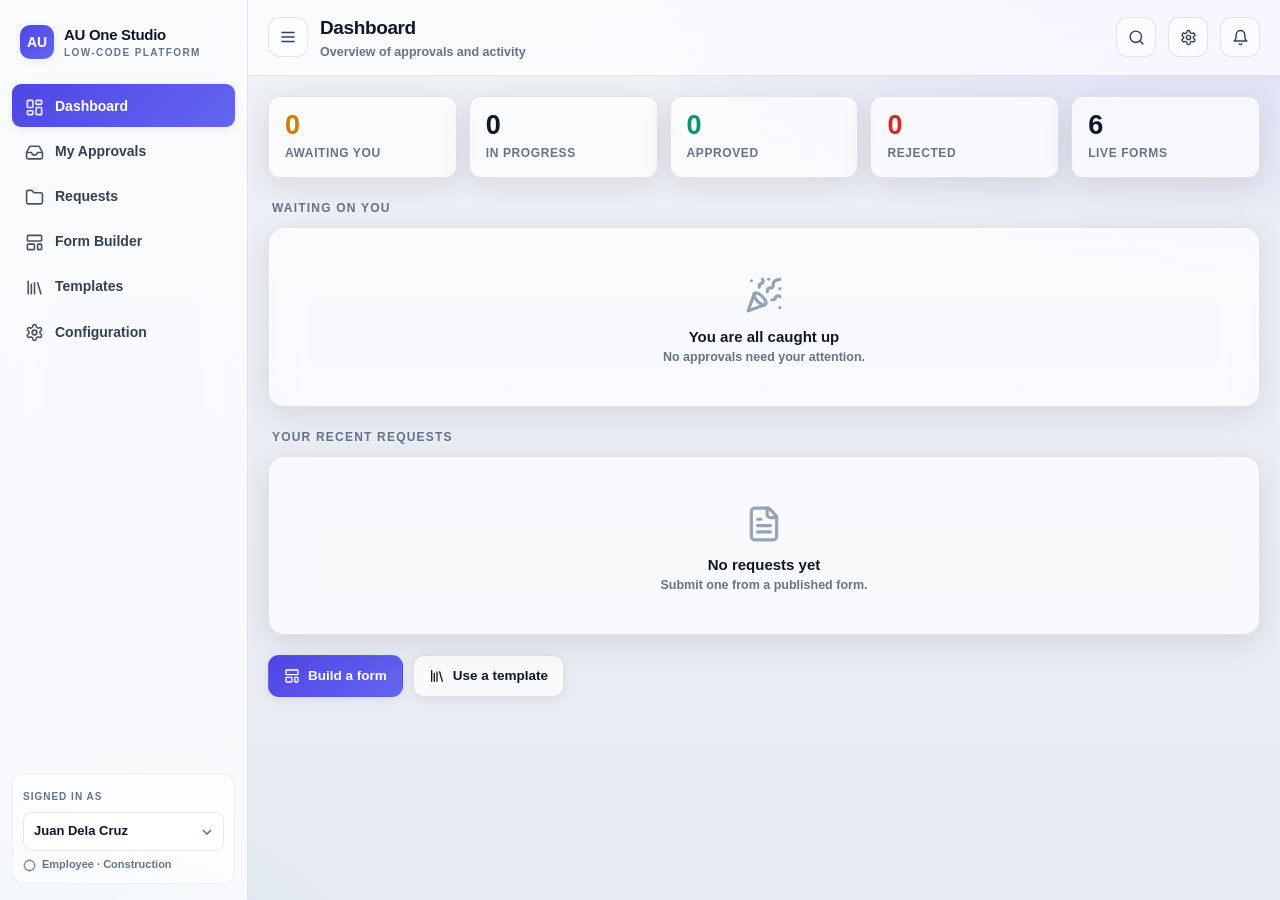
==== au-one-studio/index.html @ 769dd930 "Add AU One Studio: multi-file low-code platform + visual workflow designer Decompose the tested sing" ====
<!DOCTYPE html>
<html lang="en">
<head>
<meta charset="UTF-8">
<meta name="viewport" content="width=device-width, initial-scale=1.0, viewport-fit=cover">
<title>AU One Studio</title>
  <link rel="stylesheet" href="assets/css/variables.css">
  <link rel="stylesheet" href="assets/css/base.css">
  <link rel="stylesheet" href="assets/css/layout.css">
  <link rel="stylesheet" href="assets/css/components.css">
  <link rel="stylesheet" href="assets/css/workflow.css">
  <link rel="stylesheet" href="assets/css/data-views.css">
  <link rel="stylesheet" href="assets/css/mobile.css">
</head>
<body>
<div class="app">
  <aside class="side" id="side"></aside>
  <div class="scrim" id="scrim" data-action="closeNav"></div>
  <div class="main">
    <div class="topbar">
      <button class="menu-btn iconbtn" data-action="openNav" id="menuBtn"></button>
      <div><h2 id="viewTitle">Dashboard</h2><div class="sub" id="viewSub"></div></div>
      <div class="sp"></div>
      <button class="iconbtn" data-action="search" id="searchBtn" title="Search (Ctrl+K)"></button>
      <button class="iconbtn" data-action="cycleTheme" id="themeBtn" title="Theme"></button>
      <button class="bell iconbtn" data-action="notifs" id="bell"></button>
    </div>
    <div class="pull" id="pull"></div>
    <div class="content" id="content"></div>
  </div>
</div>
<button class="fab" id="fab" data-action="fab" aria-label="Create"></button>
<nav class="botnav" id="botnav"></nav>
<div id="modalRoot"></div>
<div class="toasts" id="toasts"></div>

  <script src="assets/js/core/utils.js"></script>
  <script src="assets/js/core/event-bus.js"></script>
  <script src="assets/js/core/storage.js"></script>
  <script src="assets/js/core/config.js"></script>
  <script src="assets/js/engines/validation-engine.js"></script>
  <script src="assets/js/engines/form-engine.js"></script>
  <script src="assets/js/engines/workflow-engine.js"></script>
  <script src="assets/js/engines/permission-engine.js"></script>
  <script src="assets/js/engines/approval-engine.js"></script>
  <script src="assets/js/engines/notification-engine.js"></script>
  <script src="assets/js/engines/plugin-engine.js"></script>
  <script src="assets/js/ui/app.js"></script>
  <script src="assets/js/ui/dashboard.js"></script>
  <script src="assets/js/ui/data-views.js"></script>
  <script src="assets/js/ui/request-detail.js"></script>
  <script src="assets/js/builders/form-builder.js"></script>
  <script src="assets/js/builders/workflow-builder.js"></script>
  <script src="assets/js/builders/form-settings.js"></script>
  <script src="assets/js/ui/templates.js"></script>
  <script src="assets/js/ui/settings.js"></script>
  <script src="assets/js/builders/submit-form.js"></script>
  <script src="assets/js/core/router.js"></script>
  <script src="assets/js/core/main.js"></script>
</body>
</html>
---- au-one-studio/assets/css/variables.css ----
/* AU ONE STUDIO · variables.css — design tokens + light/dark themes */
/* ============================================================================
   AU ONE ERP · APPROVAL CENTER
   A single-file, dependency-free, configuration-driven approval workflow engine.
   Layers (all in one file, cleanly separated in <script>):
     Storage · Config · Forms · Workflow · Approval · Validation · Permission
     · Notification · UI. Storage is async so swapping localStorage -> Supabase
     is a body-only change (see Store.adapter).
   ========================================================================== */
:root{
  --bg:#eef1f6; --bg2:#e6eaf2;
  --glass:rgba(255,255,255,.72); --glass2:rgba(255,255,255,.55);
  --stroke:rgba(17,24,39,.10); --stroke2:rgba(17,24,39,.06);
  --ink:#0f172a; --ink2:#334155; --muted:#64748b; --muted2:#94a3b8;
  --brand:#4f46e5; --brand2:#6366f1; --brandS:#eef2ff;
  --ok:#059669; --okS:#ecfdf5; --warn:#d97706; --warnS:#fffbeb;
  --bad:#dc2626; --badS:#fef2f2; --info:#0284c7; --infoS:#eff6ff;
  --shadow:0 8px 30px rgba(15,23,42,.10); --shadow2:0 2px 10px rgba(15,23,42,.08);
  --r:16px; --r2:12px; --r3:9px;
}
@media (prefers-color-scheme: dark){
  :root:not([data-theme="light"]){
    --bg:#0b1120; --bg2:#0f172a;
    --glass:rgba(23,32,52,.72); --glass2:rgba(23,32,52,.5);
    --stroke:rgba(255,255,255,.10); --stroke2:rgba(255,255,255,.06);
    --ink:#f1f5f9; --ink2:#cbd5e1; --muted:#94a3b8; --muted2:#64748b;
    --brandS:#1e1b4b; --okS:#052e2b; --warnS:#2e2306; --badS:#3a0d0d; --infoS:#0b2540;
    --shadow:0 8px 30px rgba(0,0,0,.45); --shadow2:0 2px 10px rgba(0,0,0,.4);
  }
}
:root[data-theme="dark"]{
  --bg:#0b1120; --bg2:#0f172a;
  --glass:rgba(23,32,52,.72); --glass2:rgba(23,32,52,.5);
  --stroke:rgba(255,255,255,.10); --stroke2:rgba(255,255,255,.06);
  --ink:#f1f5f9; --ink2:#cbd5e1; --muted:#94a3b8; --muted2:#64748b;
  --brandS:#1e1b4b; --okS:#052e2b; --warnS:#2e2306; --badS:#3a0d0d; --infoS:#0b2540;
  --shadow:0 8px 30px rgba(0,0,0,.45); --shadow2:0 2px 10px rgba(0,0,0,.4);
}
html{transition:none}
body,.side,.topbar,.card,.btn,.inp,.modal{transition:background-color .25s ease,border-color .25s ease,color .2s ease}
---- au-one-studio/assets/css/base.css ----
/* AU ONE STUDIO · base.css — reset, typography, scrollbars */
*{box-sizing:border-box;-webkit-tap-highlight-color:transparent}
.lu{display:inline-block;vertical-align:middle;flex:none}
html,body{margin:0;padding:0;height:100%}
body{
  font-family:-apple-system,BlinkMacSystemFont,'Segoe UI',Roboto,Helvetica,Arial,sans-serif;
  color:var(--ink);background:
    radial-gradient(1200px 600px at 100% -10%,rgba(99,102,241,.18),transparent 60%),
    radial-gradient(900px 500px at -10% 110%,rgba(14,165,233,.14),transparent 55%),
    linear-gradient(180deg,var(--bg),var(--bg2));
  background-attachment:fixed;font-size:15px;line-height:1.45;
  -webkit-font-smoothing:antialiased;overscroll-behavior:none}
button,input,select,textarea{font:inherit;color:inherit}
button{cursor:pointer;border:0;background:none}
a{color:var(--brand);text-decoration:none}
::-webkit-scrollbar{width:9px;height:9px}
::-webkit-scrollbar-thumb{background:var(--muted2);border-radius:9px;border:2px solid transparent;background-clip:content-box}
---- au-one-studio/assets/css/layout.css ----
/* AU ONE STUDIO · layout.css — app shell, sidebar, topbar, grid */
/* ---- shell ---- */
.app{display:grid;grid-template-columns:248px 1fr;min-height:100dvh}
.side{position:sticky;top:0;height:100dvh;padding:16px 12px;display:flex;flex-direction:column;gap:6px;
  background:var(--glass);backdrop-filter:blur(20px) saturate(1.4);-webkit-backdrop-filter:blur(20px) saturate(1.4);
  border-right:1px solid var(--stroke)}
.logo{display:flex;align-items:center;gap:10px;padding:8px 8px 14px}
.logo .mark{width:34px;height:34px;border-radius:10px;background:linear-gradient(135deg,var(--brand),var(--brand2));
  color:#fff;display:grid;place-items:center;font-weight:800;font-size:14px;box-shadow:var(--shadow2)}
.logo h1{font-size:15px;margin:0;font-weight:800;letter-spacing:-.02em}
.logo small{display:block;font-size:10px;color:var(--muted);font-weight:600;letter-spacing:.14em;text-transform:uppercase}
.nav{display:flex;flex-direction:column;gap:2px;margin-top:4px}
.nav button{display:flex;align-items:center;gap:11px;padding:10px 12px;border-radius:var(--r3);color:var(--ink2);
  font-weight:600;font-size:14px;text-align:left;width:100%;transition:.15s}
.nav button .ic{width:20px;text-align:center;font-size:16px;opacity:.9}
.nav button:hover{background:var(--glass2)}
.nav button.on{background:linear-gradient(135deg,var(--brand),var(--brand2));color:#fff;box-shadow:var(--shadow2)}
.nav button .badge{margin-left:auto;background:var(--bad);color:#fff;font-size:11px;font-weight:800;
  min-width:19px;height:19px;border-radius:10px;display:grid;place-items:center;padding:0 5px}
.nav button.on .badge{background:rgba(255,255,255,.28)}
.side .who{margin-top:auto;padding:10px;border-radius:var(--r2);background:var(--glass2);border:1px solid var(--stroke2)}
.side .who label{font-size:10px;color:var(--muted);font-weight:700;text-transform:uppercase;letter-spacing:.1em}
.side .who select{width:100%;margin-top:6px;padding:9px 10px;border-radius:9px;border:1px solid var(--stroke);
  background:var(--glass);font-weight:600;font-size:13px;appearance:none;
  background-image:url("data:image/svg+xml;utf8,<svg xmlns='http://www.w3.org/2000/svg' width='12' height='12'><path d='M2 4l4 4 4-4' stroke='%2364748b' stroke-width='1.6' fill='none'/></svg>");
  background-repeat:no-repeat;background-position:right 10px center;padding-right:26px}
.side .who .role{font-size:11px;color:var(--muted);margin-top:6px;font-weight:600}

.main{min-width:0;display:flex;flex-direction:column}
.topbar{position:sticky;top:0;z-index:20;display:flex;align-items:center;gap:12px;padding:14px 20px;
  background:var(--glass);backdrop-filter:blur(20px) saturate(1.4);-webkit-backdrop-filter:blur(20px) saturate(1.4);
  border-bottom:1px solid var(--stroke)}
.topbar h2{margin:0;font-size:19px;font-weight:800;letter-spacing:-.02em}
.topbar .sub{color:var(--muted);font-size:12.5px;font-weight:600;margin-top:1px}
.topbar .sp{flex:1}
.bell{position:relative;width:40px;height:40px;border-radius:11px;background:var(--glass2);border:1px solid var(--stroke);
  display:grid;place-items:center;font-size:17px}
.bell .dot{position:absolute;top:7px;right:8px;width:9px;height:9px;border-radius:9px;background:var(--bad);border:2px solid var(--glass)}
.content{padding:20px;max-width:1180px;width:100%;margin:0 auto}
.menu-btn{display:none}
.scrim{position:fixed;inset:0;z-index:65;background:rgba(0,0,0,.35);display:none}
.scrim.open{display:block}
---- au-one-studio/assets/css/components.css ----
/* AU ONE STUDIO · components.css — buttons, cards, inputs, tables, modal, timeline */
/* ---- primitives ---- */
.btn{display:inline-flex;align-items:center;gap:8px;padding:10px 15px;border-radius:11px;font-weight:700;font-size:13.5px;
  background:var(--glass);border:1px solid var(--stroke);color:var(--ink);transition:.15s;box-shadow:var(--shadow2)}
.btn:hover{transform:translateY(-1px)}
.btn.primary{background:linear-gradient(135deg,var(--brand),var(--brand2));color:#fff;border-color:transparent}
.btn.ok{background:var(--ok);color:#fff;border-color:transparent}
.btn.bad{background:var(--bad);color:#fff;border-color:transparent}
.btn.ghost{background:transparent;box-shadow:none}
.btn.sm{padding:7px 11px;font-size:12.5px;border-radius:9px}
.btn.block{width:100%;justify-content:center}
.chip{display:inline-flex;align-items:center;gap:6px;padding:4px 10px;border-radius:20px;font-size:11.5px;font-weight:700;
  background:var(--glass2);border:1px solid var(--stroke2);color:var(--ink2)}
.status{padding:3px 10px;border-radius:20px;font-size:11px;font-weight:800;text-transform:uppercase;letter-spacing:.03em}
.status.draft{background:var(--glass2);color:var(--muted)}
.status.published,.status.approved,.status.completed{background:var(--okS);color:var(--ok)}
.status.archived{background:var(--glass2);color:var(--muted2)}
.status.pending,.status.inprogress{background:var(--warnS);color:var(--warn)}
.status.rejected,.status.cancelled{background:var(--badS);color:var(--bad)}
.status.returned,.status.revision{background:var(--infoS);color:var(--info)}
.card{background:var(--glass);border:1px solid var(--stroke);border-radius:var(--r);box-shadow:var(--shadow);
  backdrop-filter:blur(16px) saturate(1.3);-webkit-backdrop-filter:blur(16px) saturate(1.3)}
.pad{padding:18px}
.grid{display:grid;gap:14px}
.cols{grid-template-columns:repeat(auto-fill,minmax(260px,1fr))}
.row{display:flex;align-items:center;gap:10px}
.wrap{flex-wrap:wrap}
.sp{flex:1}
.muted{color:var(--muted)}
.small{font-size:12.5px}
.tiny{font-size:11px}
.sectitle{font-size:12px;font-weight:800;color:var(--muted);text-transform:uppercase;letter-spacing:.1em;margin:22px 4px 10px}
.empty{text-align:center;color:var(--muted);padding:40px 20px;font-weight:600}
.empty .big{font-size:34px;margin-bottom:8px}
.kpis{display:grid;grid-template-columns:repeat(auto-fit,minmax(150px,1fr));gap:12px}
.kpi{padding:15px 16px;border-radius:var(--r2)}
.kpi .n{font-size:27px;font-weight:800;letter-spacing:-.02em;line-height:1}
.kpi .l{font-size:12px;color:var(--muted);font-weight:700;margin-top:6px;text-transform:uppercase;letter-spacing:.05em}

.field{display:flex;flex-direction:column;gap:6px;margin-bottom:13px}
.field>label{font-size:12px;font-weight:700;color:var(--ink2)}
.field .req{color:var(--bad)}
.field .help{font-size:11.5px;color:var(--muted);font-weight:500}
.inp{width:100%;padding:11px 12px;border-radius:11px;border:1px solid var(--stroke);background:var(--glass);
  font-size:14.5px;transition:.15s;font-weight:500}
.inp:focus{outline:none;border-color:var(--brand);box-shadow:0 0 0 3px rgba(79,70,229,.16)}
select.inp{appearance:none;padding-right:30px;font-weight:600;
  background-image:url("data:image/svg+xml;utf8,<svg xmlns='http://www.w3.org/2000/svg' width='12' height='12'><path d='M2 4l4 4 4-4' stroke='%2364748b' stroke-width='1.6' fill='none'/></svg>");
  background-repeat:no-repeat;background-position:right 11px center}
textarea.inp{min-height:84px;resize:vertical;font-family:inherit}
.inp.err{border-color:var(--bad);box-shadow:0 0 0 3px rgba(220,38,38,.14)}
.errmsg{color:var(--bad);font-size:11.5px;font-weight:600}
.f2{display:grid;grid-template-columns:1fr 1fr;gap:12px}
.half{grid-column:span 1}.full{grid-column:1/-1}
.toggle{display:inline-flex;background:var(--glass2);border:1px solid var(--stroke);border-radius:11px;padding:3px}
.toggle button{padding:8px 13px;border-radius:8px;font-weight:700;font-size:13px;color:var(--muted)}
.toggle button.on{background:linear-gradient(135deg,var(--brand),var(--brand2));color:#fff}
.opt-row{display:flex;align-items:center;gap:8px;margin-bottom:7px}
.checkline{display:flex;align-items:center;gap:9px;padding:9px 11px;border:1px solid var(--stroke);border-radius:10px;
  background:var(--glass);margin-bottom:7px;font-weight:600;cursor:pointer}
.checkline input{width:18px;height:18px;accent-color:var(--brand)}
.stars{display:flex;gap:4px;font-size:26px;color:var(--muted2)}
.stars .on{color:#f59e0b}
.sig{border:1px dashed var(--stroke);border-radius:12px;background:var(--glass);touch-action:none;width:100%;height:150px;display:block}

/* ---- form card grid ---- */
.formcard{cursor:pointer;transition:.18s;overflow:hidden;position:relative}
.formcard:hover{transform:translateY(-3px);box-shadow:0 16px 40px rgba(15,23,42,.16)}
.formcard .bar{height:6px}
.formcard .body{padding:16px}
.formcard .icon{width:44px;height:44px;border-radius:12px;display:grid;place-items:center;font-size:22px;color:#fff;box-shadow:var(--shadow2)}
.formcard h3{margin:12px 0 4px;font-size:16px;font-weight:800;letter-spacing:-.01em}
.formcard .meta{display:flex;gap:6px;flex-wrap:wrap;margin-top:10px}

/* ---- builder ---- */
.builder{display:grid;grid-template-columns:230px 1fr 300px;gap:16px;align-items:start}
.palette{position:sticky;top:78px}
.pal-cat{font-size:10.5px;font-weight:800;color:var(--muted);text-transform:uppercase;letter-spacing:.09em;margin:12px 4px 7px}
.pal-item{display:flex;align-items:center;gap:9px;padding:9px 10px;border-radius:10px;border:1px solid var(--stroke);
  background:var(--glass);margin-bottom:6px;font-weight:600;font-size:12.5px;transition:.12s;user-select:none}
.pal-item:hover{border-color:var(--brand);transform:translateX(2px)}
.pal-item .ic{font-size:15px;width:20px;text-align:center}
.canvas{min-height:320px;border-radius:var(--r);border:1.5px dashed var(--stroke);padding:14px;background:var(--glass2)}
.canvas.drop{border-color:var(--brand);background:var(--brandS)}
.fitem{background:var(--glass);border:1px solid var(--stroke);border-radius:12px;padding:12px 12px 12px 40px;
  margin-bottom:10px;position:relative;box-shadow:var(--shadow2)}
.fitem.sel{border-color:var(--brand);box-shadow:0 0 0 3px rgba(79,70,229,.15)}
.fitem.layout{background:var(--glass2);border-style:dashed}
.fitem .handle{position:absolute;left:8px;top:0;bottom:0;width:26px;display:flex;flex-direction:column;
  align-items:center;justify-content:center;color:var(--muted2);cursor:grab;font-size:15px;touch-action:none}
.fitem.dragging{opacity:.5}
.fitem .fh{display:flex;align-items:center;gap:8px}
.fitem .fh .t{font-weight:700;font-size:13.5px}
.fitem .fh .ty{font-size:10.5px;color:var(--muted);font-weight:700;background:var(--glass2);padding:2px 7px;border-radius:6px}
.fitem .acts{margin-left:auto;display:flex;gap:4px}
.fitem .acts button{width:28px;height:28px;border-radius:8px;background:var(--glass2);border:1px solid var(--stroke2);
  display:grid;place-items:center;font-size:13px;color:var(--ink2)}
.fitem .acts button:hover{background:var(--brandS);color:var(--brand)}
.fitem .prev{margin-top:9px}
.inspector{position:sticky;top:78px}
.drophint{text-align:center;color:var(--muted);padding:34px 10px;font-weight:600;font-size:13px}

/* ---- workflow ---- */
.wf-step{display:flex;align-items:stretch;gap:12px;margin-bottom:8px}
.wf-step .num{width:34px;flex:none;display:flex;flex-direction:column;align-items:center}
.wf-step .num .dot{width:30px;height:30px;border-radius:50%;background:linear-gradient(135deg,var(--brand),var(--brand2));
  color:#fff;display:grid;place-items:center;font-weight:800;font-size:13px;box-shadow:var(--shadow2)}
.wf-step .num .line{flex:1;width:2px;background:var(--stroke);margin:4px 0}
.wf-step .box{flex:1;background:var(--glass);border:1px solid var(--stroke);border-radius:12px;padding:12px}
.wf-cond{margin-top:9px;padding:10px;border-radius:10px;background:var(--glass2);border:1px dashed var(--stroke)}

/* ---- request timeline ---- */
.tl{position:relative;padding-left:26px}
.tl:before{content:"";position:absolute;left:9px;top:4px;bottom:4px;width:2px;background:var(--stroke)}
.tl .ev{position:relative;margin-bottom:16px}
.tl .ev .mk{position:absolute;left:-26px;top:1px;width:20px;height:20px;border-radius:50%;background:var(--glass);
  border:2px solid var(--muted2);display:grid;place-items:center;font-size:10px}
.tl .ev.ok .mk{border-color:var(--ok);color:var(--ok)}
.tl .ev.bad .mk{border-color:var(--bad);color:var(--bad)}
.tl .ev.info .mk{border-color:var(--info);color:var(--info)}
.tl .ev .t{font-weight:700;font-size:13.5px}
.tl .ev .m{font-size:12.5px;color:var(--muted);font-weight:600}
.tl .ev .c{margin-top:5px;font-size:13px;background:var(--glass2);border:1px solid var(--stroke2);border-radius:10px;padding:8px 10px}

/* ---- modal / toast ---- */
.overlay{position:fixed;inset:0;z-index:60;background:rgba(15,23,42,.42);backdrop-filter:blur(4px);
  display:flex;align-items:flex-end;justify-content:center;padding:0}
@media(min-width:720px){.overlay{align-items:center;padding:24px}}
.modal{background:var(--glass);border:1px solid var(--stroke);border-radius:20px 20px 0 0;box-shadow:var(--shadow);
  width:100%;max-width:640px;max-height:92dvh;overflow:auto;backdrop-filter:blur(24px) saturate(1.4);
  -webkit-backdrop-filter:blur(24px) saturate(1.4)}
@media(min-width:720px){.modal{border-radius:20px}}
.modal .mh{position:sticky;top:0;background:var(--glass);border-bottom:1px solid var(--stroke);padding:16px 18px;
  display:flex;align-items:center;gap:10px;z-index:2;backdrop-filter:blur(20px)}
.modal .mh h3{margin:0;font-size:17px;font-weight:800}
.modal .mb{padding:18px}
.modal .mf{position:sticky;bottom:0;background:var(--glass);border-top:1px solid var(--stroke);padding:14px 18px;
  display:flex;gap:10px;justify-content:flex-end;backdrop-filter:blur(20px)}
.x{margin-left:auto;width:34px;height:34px;border-radius:10px;background:var(--glass2);display:grid;place-items:center;font-size:17px}
.toasts{position:fixed;top:14px;right:14px;z-index:80;display:flex;flex-direction:column;gap:8px;max-width:calc(100vw - 28px)}
.toast{background:var(--glass);border:1px solid var(--stroke);border-left:4px solid var(--brand);border-radius:12px;
  padding:11px 14px;box-shadow:var(--shadow);font-weight:600;font-size:13.5px;animation:slidein .25s ease;backdrop-filter:blur(20px)}
.toast.ok{border-left-color:var(--ok)}.toast.bad{border-left-color:var(--bad)}.toast.warn{border-left-color:var(--warn)}
@keyframes slidein{from{opacity:0;transform:translateX(20px)}to{opacity:1;transform:none}}

.code-vis{font-family:ui-monospace,Menlo,Consolas,monospace;background:var(--ink);color:#fff;border-radius:10px;
  padding:12px;text-align:center;font-weight:700;letter-spacing:2px;word-break:break-all}
.barcode{display:flex;gap:1px;height:56px;align-items:stretch;justify-content:center;margin-bottom:6px}
.barcode i{display:block}
.rt-table{width:100%;border-collapse:collapse;font-size:13px}
.rt-table th,.rt-table td{border:1px solid var(--stroke2);padding:6px 8px;text-align:left}
.rt-table th{background:var(--glass2);font-size:11px;text-transform:uppercase;letter-spacing:.04em;color:var(--muted)}
.mono{font-family:ui-monospace,Menlo,Consolas,monospace}
---- au-one-studio/assets/css/workflow.css ----
/* AU ONE STUDIO · workflow.css — visual workflow designer (node canvas) */
.wfcanvas{max-width:580px;margin:0 auto}
.wfnode{background:var(--glass);border:1px solid var(--stroke);border-radius:16px;box-shadow:var(--shadow2);
  overflow:hidden;position:relative;animation:sheetup .25s ease}
.wfnode.term{padding:13px 15px;display:flex;align-items:center;gap:12px}
.wfnode .nic{width:32px;height:32px;border-radius:10px;display:grid;place-items:center;color:#fff;flex:none;box-shadow:var(--shadow2)}
.wfnode .nhead{display:flex;align-items:center;gap:10px;padding:11px 13px;background:var(--glass2);border-bottom:1px solid var(--stroke2)}
.wfnode .nhead .nt{font-weight:800;font-size:14px;min-width:0}
.wfnode .nhead .nt input{background:transparent;border:0;font-weight:800;font-size:14px;width:100%;padding:2px 0}
.wfnode .nhead .nt input:focus{outline:none;border-bottom:1.5px solid var(--brand)}
.wfnode .nmode{font-size:10px;font-weight:800;text-transform:uppercase;letter-spacing:.04em;padding:2px 8px;border-radius:6px}
.wfnode .nbody{padding:12px 13px}
.wfnode .nctl{display:flex;gap:3px;margin-left:auto}
.wfnode .nctl button{width:28px;height:28px;border-radius:8px;background:var(--glass);border:1px solid var(--stroke2);display:grid;place-items:center;color:var(--ink2)}
.wfnode .nctl button:hover{background:var(--brandS);color:var(--brand)}
.wfconn{position:relative;height:30px;display:grid;place-items:center}
.wfconn .ln{position:absolute;top:0;bottom:0;width:2px;background:var(--stroke)}
.wfconn .ins{position:relative;z-index:2;width:26px;height:26px;border-radius:50%;background:var(--glass);
  border:1px solid var(--stroke);display:grid;place-items:center;color:var(--brand);box-shadow:var(--shadow2);transition:.15s}
.wfconn .ins:hover{background:var(--brand);color:#fff;transform:scale(1.08)}
.wfpalette{display:flex;gap:8px;flex-wrap:wrap;justify-content:center;margin-top:16px}
.wfpalette .btn{border-style:dashed}
.wfhint{max-width:580px;margin:0 auto 14px}
---- au-one-studio/assets/css/data-views.css ----
/* AU ONE STUDIO · data-views.css — view toolbar, kanban, calendar, skeletons */
/* ---- icon button (topbar cluster) ---- */
.iconbtn{width:40px;height:40px;border-radius:11px;background:var(--glass2);border:1px solid var(--stroke);
  display:grid;place-items:center;color:var(--ink2);transition:.15s}
.iconbtn:hover{color:var(--brand);border-color:var(--brand)}
.iconbtn:active{transform:scale(.94)}

/* ---- data-engine view toolbar ---- */
.viewbar{display:flex;align-items:center;gap:8px;flex-wrap:wrap;margin-bottom:14px}
.segmented{display:inline-flex;background:var(--glass2);border:1px solid var(--stroke);border-radius:11px;padding:3px;gap:2px}
.segmented button{display:inline-flex;align-items:center;gap:6px;padding:7px 11px;border-radius:8px;font-weight:700;font-size:12.5px;color:var(--muted)}
.segmented button.on{background:var(--glass);color:var(--brand);box-shadow:var(--shadow2)}
.kanban{display:grid;grid-auto-flow:column;grid-auto-columns:minmax(260px,1fr);gap:12px;overflow-x:auto;padding-bottom:8px;scroll-snap-type:x proximity}
.kcol{background:var(--glass2);border:1px solid var(--stroke2);border-radius:var(--r);padding:10px;min-height:120px;scroll-snap-align:start}
.kcol .kh{display:flex;align-items:center;gap:8px;font-weight:800;font-size:12.5px;text-transform:uppercase;letter-spacing:.05em;margin-bottom:10px;padding:0 2px}
.kcol .kh .cnt{margin-left:auto;background:var(--glass);border:1px solid var(--stroke2);border-radius:20px;padding:1px 8px;font-size:11px}
.dtable{width:100%;border-collapse:separate;border-spacing:0;font-size:13.5px;background:var(--glass);border:1px solid var(--stroke);border-radius:var(--r);overflow:hidden}
.dtable th,.dtable td{padding:11px 13px;text-align:left;border-bottom:1px solid var(--stroke2);white-space:nowrap}
.dtable th{background:var(--glass2);font-size:11px;text-transform:uppercase;letter-spacing:.05em;color:var(--muted);font-weight:800;position:sticky;top:0;cursor:pointer}
.dtable tr:last-child td{border-bottom:0}
.dtable tbody tr{cursor:pointer;transition:.12s}
.dtable tbody tr:hover{background:var(--glass2)}
.tablewrap{overflow-x:auto;border-radius:var(--r)}
.cal{display:grid;grid-template-columns:repeat(7,1fr);gap:6px}
.cal .cd{min-height:74px;background:var(--glass);border:1px solid var(--stroke2);border-radius:10px;padding:6px;font-size:11px}
.cal .cd .dn{font-weight:800;color:var(--muted)}
.cal .dot2{display:block;font-size:10px;font-weight:700;background:var(--brandS);color:var(--brand);border-radius:6px;padding:2px 5px;margin-top:3px;overflow:hidden;text-overflow:ellipsis;white-space:nowrap}
.cal .head{font-size:10px;font-weight:800;text-transform:uppercase;color:var(--muted);text-align:center;padding:4px 0}

/* ---- skeleton loading ---- */
.skel{position:relative;overflow:hidden;background:var(--glass2);border-radius:12px}
.skel::after{content:"";position:absolute;inset:0;background:linear-gradient(90deg,transparent,rgba(255,255,255,.25),transparent);animation:shine 1.2s infinite}
@keyframes shine{to{transform:translateX(100%)}}
.skel-card{height:150px;margin-bottom:12px}
---- au-one-studio/assets/css/mobile.css ----
/* AU ONE STUDIO · mobile.css — FAB, bottom nav, bottom-sheet, responsive */
/* ---- FAB + bottom nav (mobile) ---- */
.fab{display:none;position:fixed;right:16px;bottom:calc(72px + env(safe-area-inset-bottom));z-index:48;
  width:58px;height:58px;border-radius:19px;background:linear-gradient(135deg,var(--brand),var(--brand2));color:#fff;
  box-shadow:0 10px 26px rgba(79,70,229,.5);place-items:center;transition:.15s}
.fab:active{transform:scale(.92)}
.botnav{display:none;position:fixed;left:0;right:0;bottom:0;z-index:50;padding:8px 6px calc(8px + env(safe-area-inset-bottom));
  background:var(--glass);border-top:1px solid var(--stroke);backdrop-filter:blur(20px) saturate(1.4);
  -webkit-backdrop-filter:blur(20px) saturate(1.4);grid-template-columns:repeat(5,1fr)}
.botnav button{display:flex;flex-direction:column;align-items:center;gap:3px;padding:6px 2px;border-radius:12px;color:var(--muted);font-size:10px;font-weight:700;position:relative}
.botnav button.on{color:var(--brand)}
.botnav button.on .lu{transform:translateY(-1px)}
.botnav button .nb{position:absolute;top:2px;right:calc(50% - 20px);background:var(--bad);color:#fff;font-size:9px;font-weight:800;min-width:16px;height:16px;border-radius:9px;display:grid;place-items:center;padding:0 4px}
.pull{height:0;overflow:hidden;display:flex;align-items:center;justify-content:center;color:var(--muted);font-size:12px;font-weight:600;transition:height .15s}

/* ---- mobile ---- */
@media(max-width:960px){
  .builder{grid-template-columns:1fr}
  .palette,.inspector{position:static}
}
@media(max-width:820px){
  .app{grid-template-columns:1fr}
  .side{position:fixed;z-index:70;left:0;top:0;width:280px;transform:translateX(-102%);transition:transform .28s cubic-bezier(.4,0,.2,1);box-shadow:var(--shadow)}
  .side.open{transform:none}
  .menu-btn{display:none}
  .scrim{position:fixed;inset:0;z-index:65;background:rgba(0,0,0,.4);display:none}
  .scrim.open{display:block;animation:fadein .2s}
  .content{padding:14px 14px calc(88px + env(safe-area-inset-bottom))}
  .f2{grid-template-columns:1fr}
  .topbar h2{font-size:17px}
  .topbar{padding:12px 14px}
  .fab{display:grid}
  .botnav{display:grid}
  /* bottom-sheet modals with drag handle & big touch targets */
  .overlay{align-items:flex-end;padding:0}
  .modal{border-radius:22px 22px 0 0;max-height:90dvh;animation:sheetup .3s cubic-bezier(.4,0,.2,1)}
  .modal .mh{padding-top:20px}
  .modal .mh::before{content:"";position:absolute;top:7px;left:50%;transform:translateX(-50%);width:38px;height:4px;border-radius:4px;background:var(--muted2);opacity:.5}
  .btn{padding:12px 16px}
  .btn.sm{padding:9px 12px}
  .inp{padding:12px 13px;font-size:16px}
  .checkline{padding:12px}
  .mf .btn{flex:1;justify-content:center}
  .kanban{grid-auto-columns:82%}
}
@keyframes fadein{from{opacity:0}to{opacity:1}}
@keyframes sheetup{from{transform:translateY(100%)}to{transform:none}}
@media(min-width:821px){.hide-desktop{display:none!important}}
@media(max-width:560px){.hide-sm{display:none!important}}
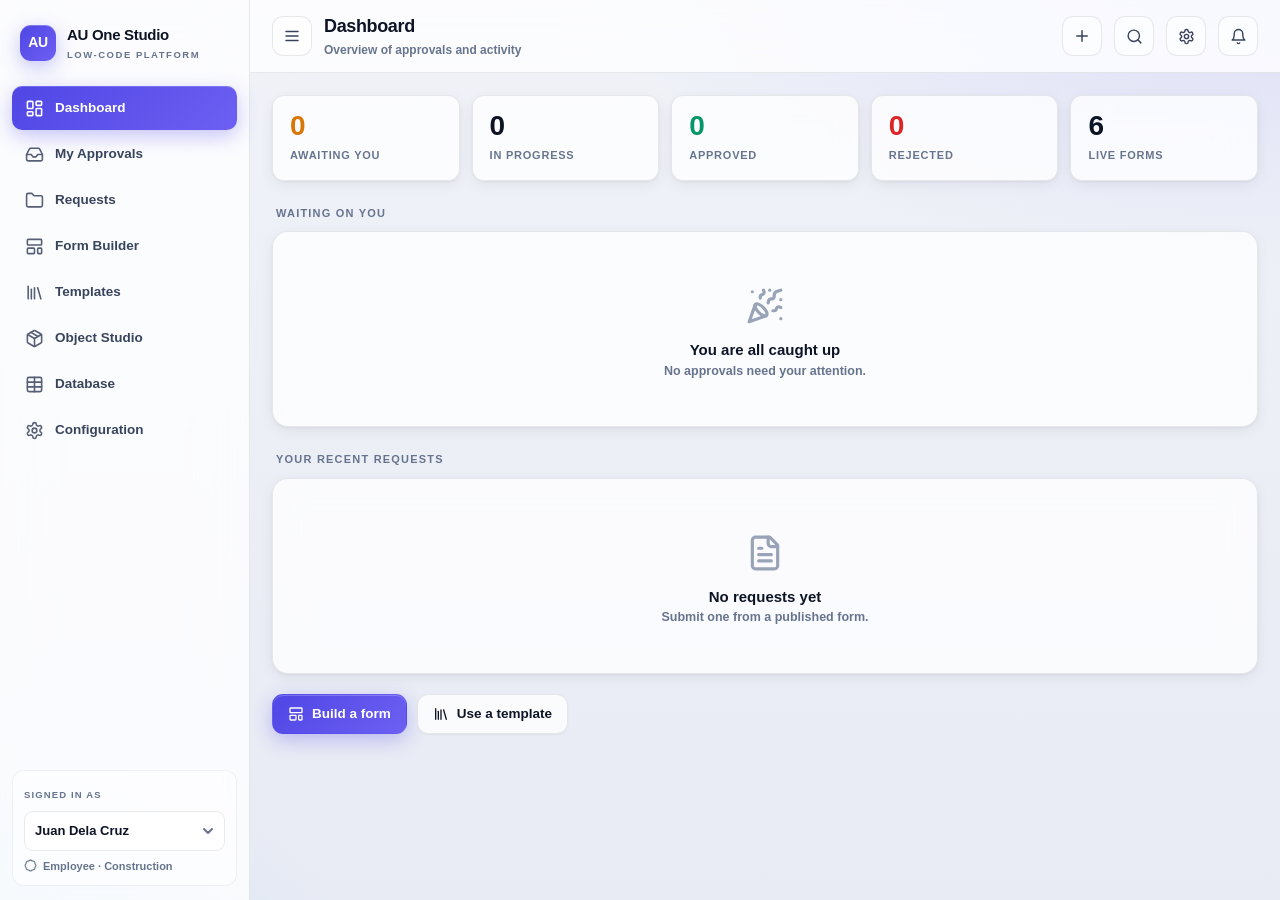
==== commit bdb45a0d: "Sync AU One Studio from local PC session: Database + Object Studio engine Imports the local Claude C" ====
--- a/au-one-studio/index.html
+++ b/au-one-studio/index.html
@@ -11,6 +11,7 @@
   <link rel="stylesheet" href="assets/css/workflow.css">
   <link rel="stylesheet" href="assets/css/data-views.css">
   <link rel="stylesheet" href="assets/css/mobile.css">
+  <link rel="stylesheet" href="assets/css/db-mobile.css">
 </head>
 <body>
 <div class="app">
@@ -18,12 +19,13 @@
   <div class="scrim" id="scrim" data-action="closeNav"></div>
   <div class="main">
     <div class="topbar">
-      <button class="menu-btn iconbtn" data-action="openNav" id="menuBtn"></button>
+      <button class="menu-btn iconbtn" data-action="openNav" id="menuBtn" aria-label="Open menu"></button>
       <div><h2 id="viewTitle">Dashboard</h2><div class="sub" id="viewSub"></div></div>
       <div class="sp"></div>
-      <button class="iconbtn" data-action="search" id="searchBtn" title="Search (Ctrl+K)"></button>
-      <button class="iconbtn" data-action="cycleTheme" id="themeBtn" title="Theme"></button>
-      <button class="bell iconbtn" data-action="notifs" id="bell"></button>
+      <button class="iconbtn hide-mobile" data-action="fab" id="quickCreateBtn" title="Quick create" aria-label="Quick create"></button>
+      <button class="iconbtn" data-action="search" id="searchBtn" title="Search (Ctrl+K)" aria-label="Search"></button>
+      <button class="iconbtn" data-action="cycleTheme" id="themeBtn" title="Theme" aria-label="Toggle theme"></button>
+      <button class="bell iconbtn" data-action="notifs" id="bell" aria-label="Notifications"></button>
     </div>
     <div class="pull" id="pull"></div>
     <div class="content" id="content"></div>
@@ -35,27 +37,48 @@
 <div class="toasts" id="toasts"></div>
 
   <script src="assets/js/core/utils.js"></script>
+  <script src="assets/js/ui/chrome.js"></script>
   <script src="assets/js/core/event-bus.js"></script>
   <script src="assets/js/core/storage.js"></script>
   <script src="assets/js/core/config.js"></script>
   <script src="assets/js/engines/validation-engine.js"></script>
   <script src="assets/js/engines/form-engine.js"></script>
+  <script src="assets/js/engines/ai-engine.js"></script>
   <script src="assets/js/engines/workflow-engine.js"></script>
   <script src="assets/js/engines/permission-engine.js"></script>
   <script src="assets/js/engines/approval-engine.js"></script>
   <script src="assets/js/engines/notification-engine.js"></script>
   <script src="assets/js/engines/plugin-engine.js"></script>
+  <script src="assets/js/engines/db-schema-engine.js"></script>
+  <script src="assets/js/engines/db-record-engine.js"></script>
+  <script src="assets/js/engines/db-formula-engine.js"></script>
+  <script src="assets/js/engines/db-relationship-engine.js"></script>
+  <script src="assets/js/engines/db-query-engine.js"></script>
+  <script src="assets/js/engines/db-permission-engine.js"></script>
+  <script src="assets/js/engines/object-engine.js"></script>
+  <script src="assets/js/engines/object-approval-engine.js"></script>
+  <script src="assets/js/core/archiunite-seed.js"></script>
   <script src="assets/js/ui/app.js"></script>
+  <script src="assets/js/ui/db-virtual-list.js"></script>
+  <script src="assets/js/ui/db-views.js"></script>
+  <script src="assets/js/builders/table-schema-editor.js"></script>
+  <script src="assets/js/ui/db-tables.js"></script>
+  <script src="assets/js/ui/db-records.js"></script>
+  <script src="assets/js/ui/db-record-detail.js"></script>
+  <script src="assets/js/ui/db-mobile.js"></script>
   <script src="assets/js/ui/dashboard.js"></script>
   <script src="assets/js/ui/data-views.js"></script>
   <script src="assets/js/ui/request-detail.js"></script>
   <script src="assets/js/builders/form-builder.js"></script>
   <script src="assets/js/builders/workflow-builder.js"></script>
+  <script src="assets/js/builders/entity-settings.js"></script>
   <script src="assets/js/builders/form-settings.js"></script>
+  <script src="assets/js/ui/object-studio.js"></script>
   <script src="assets/js/ui/templates.js"></script>
   <script src="assets/js/ui/settings.js"></script>
   <script src="assets/js/builders/submit-form.js"></script>
   <script src="assets/js/core/router.js"></script>
+  <script src="assets/js/core/commands.js"></script>
   <script src="assets/js/core/main.js"></script>
 </body>
 </html>
--- a/au-one-studio/assets/css/variables.css
+++ b/au-one-studio/assets/css/variables.css
@@ -1,40 +1,97 @@
-/* AU ONE STUDIO · variables.css — design tokens + light/dark themes */
-/* ============================================================================
-   AU ONE ERP · APPROVAL CENTER
-   A single-file, dependency-free, configuration-driven approval workflow engine.
-   Layers (all in one file, cleanly separated in <script>):
-     Storage · Config · Forms · Workflow · Approval · Validation · Permission
-     · Notification · UI. Storage is async so swapping localStorage -> Supabase
-     is a body-only change (see Store.adapter).
+/* AU ONE STUDIO · variables.css — design tokens + light/dark themes
+   ============================================================================
+   THE DESIGN SYSTEM CONTRACT
+   Every color, radius, shadow, duration and easing in the app resolves to a
+   token defined here. Component files never invent ad-hoc values for these —
+   change a token, and the whole product moves together.
    ========================================================================== */
 :root{
-  --bg:#eef1f6; --bg2:#e6eaf2;
-  --glass:rgba(255,255,255,.72); --glass2:rgba(255,255,255,.55);
-  --stroke:rgba(17,24,39,.10); --stroke2:rgba(17,24,39,.06);
-  --ink:#0f172a; --ink2:#334155; --muted:#64748b; --muted2:#94a3b8;
-  --brand:#4f46e5; --brand2:#6366f1; --brandS:#eef2ff;
-  --ok:#059669; --okS:#ecfdf5; --warn:#d97706; --warnS:#fffbeb;
-  --bad:#dc2626; --badS:#fef2f2; --info:#0284c7; --infoS:#eff6ff;
-  --shadow:0 8px 30px rgba(15,23,42,.10); --shadow2:0 2px 10px rgba(15,23,42,.08);
-  --r:16px; --r2:12px; --r3:9px;
+  /* ---- surfaces ---- */
+  --bg:#f0f2f8; --bg2:#e8ebf4;
+  --glass:rgba(255,255,255,.78); --glass2:rgba(255,255,255,.55);
+  --glass-solid:#ffffff;
+  --stroke:rgba(15,23,42,.09); --stroke2:rgba(15,23,42,.055);
+
+  /* ---- ink ---- */
+  --ink:#0d1425; --ink2:#38445c; --muted:#67748e; --muted2:#98a3b8;
+
+  /* ---- brand + semantics ---- */
+  --brand:#4f46e5; --brand2:#6d5ff2; --brandS:#eef0ff;
+  --brand-ink:#3f37c9;
+  --ok:#059669; --okS:#eafaf3; --warn:#d97706; --warnS:#fef7e8;
+  --bad:#dc2626; --badS:#feefef; --info:#0284c7; --infoS:#ecf6fe;
+  --amber:#f59e0b;
+  --scrim:rgba(8,12,24,.44);
+
+  /* ---- elevation (ambient + key light, scales together) ---- */
+  --shadow-xs:0 1px 2px rgba(15,23,42,.05);
+  --shadow2:0 1px 3px rgba(15,23,42,.06),0 4px 14px rgba(15,23,42,.06);
+  --shadow:0 2px 6px rgba(15,23,42,.05),0 12px 34px rgba(15,23,42,.10);
+  --shadow-lg:0 4px 10px rgba(15,23,42,.06),0 24px 60px rgba(15,23,42,.16);
+  --glow-brand:0 6px 20px rgba(79,70,229,.32);
+  --glow-ok:0 6px 20px rgba(5,150,105,.3);
+  --glow-bad:0 6px 20px rgba(220,38,38,.28);
+
+  /* ---- focus ring ---- */
+  --ring:0 0 0 3px rgba(79,70,229,.18);
+  --ring-bad:0 0 0 3px rgba(220,38,38,.14);
+
+  /* ---- shape ---- */
+  --r:16px; --r2:12px; --r3:9px; --r-pill:999px;
+
+  /* ---- motion ---- */
+  --ease:cubic-bezier(.22,.61,.36,1);          /* standard decel */
+  --ease-spring:cubic-bezier(.32,1.25,.5,1);   /* playful overshoot */
+  --dur-1:.14s; --dur-2:.22s; --dur-3:.34s;
+
+  /* ---- spacing scale (Phase 4: new chrome only — not retrofitted app-wide) ---- */
+  --space-1:2px; --space-2:4px; --space-3:8px; --space-4:12px;
+  --space-5:16px; --space-6:20px; --space-7:28px; --space-8:36px;
+
+  /* ---- typography scale (Phase 4: new chrome only) ---- */
+  --fs-xs:11px; --fs-sm:12.5px; --fs-md:14px; --fs-lg:16px; --fs-xl:20px; --fs-2xl:26px;
+  --fw-regular:400; --fw-medium:600; --fw-bold:800;
+
+  /* ---- select-arrow chevron (was duplicated raw in components.css + layout.css,
+     each with a stray stroke-width of 1.6 instead of the app-wide 2, and a color
+     not derived from --muted) ---- */
+  --chevron-icon:url("data:image/svg+xml;utf8,<svg xmlns='http://www.w3.org/2000/svg' width='12' height='12'><path d='M2 4l4 4 4-4' stroke='%2367748e' stroke-width='2' fill='none' stroke-linecap='round' stroke-linejoin='round'/></svg>");
 }
 @media (prefers-color-scheme: dark){
   :root:not([data-theme="light"]){
-    --bg:#0b1120; --bg2:#0f172a;
-    --glass:rgba(23,32,52,.72); --glass2:rgba(23,32,52,.5);
-    --stroke:rgba(255,255,255,.10); --stroke2:rgba(255,255,255,.06);
-    --ink:#f1f5f9; --ink2:#cbd5e1; --muted:#94a3b8; --muted2:#64748b;
-    --brandS:#1e1b4b; --okS:#052e2b; --warnS:#2e2306; --badS:#3a0d0d; --infoS:#0b2540;
-    --shadow:0 8px 30px rgba(0,0,0,.45); --shadow2:0 2px 10px rgba(0,0,0,.4);
+    --bg:#0a0f1e; --bg2:#0d1528;
+    --glass:rgba(22,30,52,.78); --glass2:rgba(24,33,56,.52);
+    --glass-solid:#161e34;
+    --stroke:rgba(226,232,255,.10); --stroke2:rgba(226,232,255,.06);
+    --ink:#eef2fb; --ink2:#c3cce0; --muted:#8e9ab4; --muted2:#5e6a85;
+    --brand2:#7c6ffb; --brandS:#211d4f; --brand-ink:#a5b4fc;
+    --okS:#07302a; --warnS:#2f2408; --badS:#3a0f0f; --infoS:#0b2540;
+    --shadow-xs:0 1px 2px rgba(0,0,0,.3);
+    --shadow2:0 1px 3px rgba(0,0,0,.35),0 4px 14px rgba(0,0,0,.32);
+    --shadow:0 2px 6px rgba(0,0,0,.3),0 12px 34px rgba(0,0,0,.45);
+    --shadow-lg:0 4px 10px rgba(0,0,0,.35),0 24px 60px rgba(0,0,0,.55);
+    --glow-brand:0 6px 22px rgba(109,95,242,.42);
+    --ring:0 0 0 3px rgba(124,111,251,.28);
   }
 }
 :root[data-theme="dark"]{
-  --bg:#0b1120; --bg2:#0f172a;
-  --glass:rgba(23,32,52,.72); --glass2:rgba(23,32,52,.5);
-  --stroke:rgba(255,255,255,.10); --stroke2:rgba(255,255,255,.06);
-  --ink:#f1f5f9; --ink2:#cbd5e1; --muted:#94a3b8; --muted2:#64748b;
-  --brandS:#1e1b4b; --okS:#052e2b; --warnS:#2e2306; --badS:#3a0d0d; --infoS:#0b2540;
-  --shadow:0 8px 30px rgba(0,0,0,.45); --shadow2:0 2px 10px rgba(0,0,0,.4);
+  --bg:#0a0f1e; --bg2:#0d1528;
+  --glass:rgba(22,30,52,.78); --glass2:rgba(24,33,56,.52);
+  --glass-solid:#161e34;
+  --stroke:rgba(226,232,255,.10); --stroke2:rgba(226,232,255,.06);
+  --ink:#eef2fb; --ink2:#c3cce0; --muted:#8e9ab4; --muted2:#5e6a85;
+  --brand2:#7c6ffb; --brandS:#211d4f; --brand-ink:#a5b4fc;
+  --okS:#07302a; --warnS:#2f2408; --badS:#3a0f0f; --infoS:#0b2540;
+  --shadow-xs:0 1px 2px rgba(0,0,0,.3);
+  --shadow2:0 1px 3px rgba(0,0,0,.35),0 4px 14px rgba(0,0,0,.32);
+  --shadow:0 2px 6px rgba(0,0,0,.3),0 12px 34px rgba(0,0,0,.45);
+  --shadow-lg:0 4px 10px rgba(0,0,0,.35),0 24px 60px rgba(0,0,0,.55);
+  --glow-brand:0 6px 22px rgba(109,95,242,.42);
+  --ring:0 0 0 3px rgba(124,111,251,.28);
 }
 html{transition:none}
 body,.side,.topbar,.card,.btn,.inp,.modal{transition:background-color .25s ease,border-color .25s ease,color .2s ease}
+/* users who prefer reduced motion get instant state changes, no exceptions */
+@media (prefers-reduced-motion: reduce){
+  *,*::before,*::after{animation-duration:.01ms!important;animation-iteration-count:1!important;transition-duration:.01ms!important;scroll-behavior:auto!important}
+}
--- a/au-one-studio/assets/css/base.css
+++ b/au-one-studio/assets/css/base.css
@@ -1,17 +1,51 @@
-/* AU ONE STUDIO · base.css — reset, typography, scrollbars */
+/* AU ONE STUDIO · base.css — reset, typography, focus, scrollbars, shared motion */
 *{box-sizing:border-box;-webkit-tap-highlight-color:transparent}
 .lu{display:inline-block;vertical-align:middle;flex:none}
 html,body{margin:0;padding:0;height:100%}
 body{
-  font-family:-apple-system,BlinkMacSystemFont,'Segoe UI',Roboto,Helvetica,Arial,sans-serif;
+  font-family:'Inter var',Inter,-apple-system,BlinkMacSystemFont,'Segoe UI Variable','Segoe UI',Roboto,Helvetica,Arial,sans-serif;
   color:var(--ink);background:
-    radial-gradient(1200px 600px at 100% -10%,rgba(99,102,241,.18),transparent 60%),
-    radial-gradient(900px 500px at -10% 110%,rgba(14,165,233,.14),transparent 55%),
+    radial-gradient(1200px 600px at 100% -10%,rgba(99,102,241,.16),transparent 60%),
+    radial-gradient(900px 500px at -10% 110%,rgba(14,165,233,.12),transparent 55%),
     linear-gradient(180deg,var(--bg),var(--bg2));
-  background-attachment:fixed;font-size:15px;line-height:1.45;
-  -webkit-font-smoothing:antialiased;overscroll-behavior:none}
+  background-attachment:fixed;font-size:15px;line-height:1.5;
+  -webkit-font-smoothing:antialiased;-moz-osx-font-smoothing:grayscale;
+  text-rendering:optimizeLegibility;
+  font-feature-settings:"cv02","cv03","cv11";
+  overscroll-behavior:none}
 button,input,select,textarea{font:inherit;color:inherit}
 button{cursor:pointer;border:0;background:none}
 a{color:var(--brand);text-decoration:none}
-::-webkit-scrollbar{width:9px;height:9px}
-::-webkit-scrollbar-thumb{background:var(--muted2);border-radius:9px;border:2px solid transparent;background-clip:content-box}
+::selection{background:rgba(99,102,241,.22)}
+
+/* keyboard focus is always visible; pointer focus never leaves a stuck ring */
+:focus{outline:none}
+:focus-visible{outline:none;box-shadow:var(--ring)}
+
+/* scrollbars: thin, quiet, only assertive on hover */
+::-webkit-scrollbar{width:8px;height:8px}
+::-webkit-scrollbar-track{background:transparent}
+::-webkit-scrollbar-thumb{background:var(--muted2);opacity:.4;border-radius:8px;border:2px solid transparent;background-clip:content-box}
+::-webkit-scrollbar-thumb:hover{background:var(--muted);background-clip:content-box}
+
+/* numbers line up in tables, KPIs and money columns */
+.dtable,.kpi .n,.rt-table,.mono{font-variant-numeric:tabular-nums}
+
+/* ---- shared motion vocabulary (referenced across component files) ---- */
+@keyframes rise{from{opacity:0;transform:translateY(8px)}to{opacity:1;transform:none}}
+@keyframes fadein{from{opacity:0}to{opacity:1}}
+@keyframes popin{from{opacity:0;transform:scale(.96) translateY(6px)}to{opacity:1;transform:none}}
+@keyframes sheetup{from{transform:translateY(100%)}to{transform:none}}
+@keyframes slidein{from{opacity:0;transform:translateX(20px)}to{opacity:1;transform:none}}
+@keyframes shine{to{transform:translateX(100%)}}
+@keyframes floaty{0%,100%{transform:translateY(0)}50%{transform:translateY(-5px)}}
+/* Phase 4: exit counterparts to fadein/popin/slidein — modal()/closeModal() and
+   toast() in app.js now animate out symmetrically with how they animate in,
+   instead of a hard cut (modal) or an inline one-off style.opacity fade (toast). */
+@keyframes fadeout{to{opacity:0}}
+@keyframes popout{to{opacity:0;transform:scale(.97) translateY(4px)}}
+@keyframes slideout{to{opacity:0;transform:translateX(20px)}}
+@keyframes sheetdown{to{transform:translateY(100%)}}
+
+/* view transition: re-applied by render() each navigation */
+.view-anim{animation:rise var(--dur-3) var(--ease) both}
--- a/au-one-studio/assets/css/layout.css
+++ b/au-one-studio/assets/css/layout.css
@@ -1,42 +1,54 @@
 /* AU ONE STUDIO · layout.css — app shell, sidebar, topbar, grid */
 /* ---- shell ---- */
-.app{display:grid;grid-template-columns:248px 1fr;min-height:100dvh}
-.side{position:sticky;top:0;height:100dvh;padding:16px 12px;display:flex;flex-direction:column;gap:6px;
-  background:var(--glass);backdrop-filter:blur(20px) saturate(1.4);-webkit-backdrop-filter:blur(20px) saturate(1.4);
+.app{display:grid;grid-template-columns:250px 1fr;min-height:100dvh}
+.side{position:sticky;top:0;height:100dvh;padding:18px 12px 14px;display:flex;flex-direction:column;gap:6px;
+  background:var(--glass);backdrop-filter:blur(24px) saturate(1.5);-webkit-backdrop-filter:blur(24px) saturate(1.5);
   border-right:1px solid var(--stroke)}
-.logo{display:flex;align-items:center;gap:10px;padding:8px 8px 14px}
-.logo .mark{width:34px;height:34px;border-radius:10px;background:linear-gradient(135deg,var(--brand),var(--brand2));
-  color:#fff;display:grid;place-items:center;font-weight:800;font-size:14px;box-shadow:var(--shadow2)}
+.logo{display:flex;align-items:center;gap:11px;padding:6px 8px 16px}
+.logo .mark{width:36px;height:36px;border-radius:11px;background:linear-gradient(135deg,var(--brand),var(--brand2));
+  color:#fff;display:grid;place-items:center;font-weight:800;font-size:14px;letter-spacing:-.02em;
+  box-shadow:var(--glow-brand),inset 0 1px 0 rgba(255,255,255,.25)}
 .logo h1{font-size:15px;margin:0;font-weight:800;letter-spacing:-.02em}
-.logo small{display:block;font-size:10px;color:var(--muted);font-weight:600;letter-spacing:.14em;text-transform:uppercase}
-.nav{display:flex;flex-direction:column;gap:2px;margin-top:4px}
-.nav button{display:flex;align-items:center;gap:11px;padding:10px 12px;border-radius:var(--r3);color:var(--ink2);
-  font-weight:600;font-size:14px;text-align:left;width:100%;transition:.15s}
-.nav button .ic{width:20px;text-align:center;font-size:16px;opacity:.9}
-.nav button:hover{background:var(--glass2)}
-.nav button.on{background:linear-gradient(135deg,var(--brand),var(--brand2));color:#fff;box-shadow:var(--shadow2)}
-.nav button .badge{margin-left:auto;background:var(--bad);color:#fff;font-size:11px;font-weight:800;
-  min-width:19px;height:19px;border-radius:10px;display:grid;place-items:center;padding:0 5px}
-.nav button.on .badge{background:rgba(255,255,255,.28)}
-.side .who{margin-top:auto;padding:10px;border-radius:var(--r2);background:var(--glass2);border:1px solid var(--stroke2)}
-.side .who label{font-size:10px;color:var(--muted);font-weight:700;text-transform:uppercase;letter-spacing:.1em}
-.side .who select{width:100%;margin-top:6px;padding:9px 10px;border-radius:9px;border:1px solid var(--stroke);
-  background:var(--glass);font-weight:600;font-size:13px;appearance:none;
-  background-image:url("data:image/svg+xml;utf8,<svg xmlns='http://www.w3.org/2000/svg' width='12' height='12'><path d='M2 4l4 4 4-4' stroke='%2364748b' stroke-width='1.6' fill='none'/></svg>");
-  background-repeat:no-repeat;background-position:right 10px center;padding-right:26px}
-.side .who .role{font-size:11px;color:var(--muted);margin-top:6px;font-weight:600}
+.logo small{display:block;font-size:9.5px;color:var(--muted);font-weight:700;letter-spacing:.16em;text-transform:uppercase;margin-top:1px}
+
+.nav{display:flex;flex-direction:column;gap:2px;margin-top:2px}
+.nav button{position:relative;display:flex;align-items:center;gap:11px;padding:10px 12px;border-radius:10px;color:var(--ink2);
+  font-weight:600;font-size:13.5px;text-align:left;width:100%;
+  transition:background var(--dur-1) var(--ease),color var(--dur-1) var(--ease),transform var(--dur-1) var(--ease)}
+.nav button .ic{width:20px;text-align:center;font-size:16px;opacity:.85;transition:opacity var(--dur-1) var(--ease)}
+.nav button:hover{background:var(--glass2);color:var(--ink)}
+.nav button:hover .ic{opacity:1}
+.nav button:active{transform:scale(.985)}
+.nav button.on{background:linear-gradient(135deg,var(--brand),var(--brand2));color:#fff;
+  box-shadow:var(--glow-brand),inset 0 1px 0 rgba(255,255,255,.18)}
+.nav button.on .ic{opacity:1}
+.nav button .badge{margin-left:auto;background:var(--bad);color:#fff;font-size:10.5px;font-weight:800;
+  min-width:19px;height:19px;border-radius:var(--r-pill);display:grid;place-items:center;padding:0 5px;
+  box-shadow:0 2px 6px rgba(220,38,38,.35)}
+.nav button.on .badge{background:rgba(255,255,255,.26);box-shadow:none}
+
+.side .who{margin-top:auto;padding:11px;border-radius:var(--r2);background:var(--glass2);border:1px solid var(--stroke2)}
+.side .who label{font-size:9.5px;color:var(--muted);font-weight:800;text-transform:uppercase;letter-spacing:.12em}
+.side .who select{width:100%;margin-top:7px;padding:9px 10px;border-radius:9px;border:1px solid var(--stroke);
+  background:var(--glass);font-weight:600;font-size:13px;appearance:none;cursor:pointer;
+  background-image:var(--chevron-icon);
+  background-repeat:no-repeat;background-position:right 10px center;padding-right:26px;
+  transition:border-color var(--dur-1) var(--ease)}
+.side .who select:hover{border-color:var(--muted2)}
+.side .who .role{font-size:11px;color:var(--muted);margin-top:7px;font-weight:600}
 
 .main{min-width:0;display:flex;flex-direction:column}
-.topbar{position:sticky;top:0;z-index:20;display:flex;align-items:center;gap:12px;padding:14px 20px;
-  background:var(--glass);backdrop-filter:blur(20px) saturate(1.4);-webkit-backdrop-filter:blur(20px) saturate(1.4);
+.topbar{position:sticky;top:0;z-index:20;display:flex;align-items:center;gap:12px;padding:13px 22px;
+  background:var(--glass);backdrop-filter:blur(24px) saturate(1.5);-webkit-backdrop-filter:blur(24px) saturate(1.5);
   border-bottom:1px solid var(--stroke)}
-.topbar h2{margin:0;font-size:19px;font-weight:800;letter-spacing:-.02em}
-.topbar .sub{color:var(--muted);font-size:12.5px;font-weight:600;margin-top:1px}
+.topbar h2{margin:0;font-size:18px;font-weight:800;letter-spacing:-.02em}
+.topbar .sub{color:var(--muted);font-size:12px;font-weight:600;margin-top:1px;letter-spacing:0}
 .topbar .sp{flex:1}
 .bell{position:relative;width:40px;height:40px;border-radius:11px;background:var(--glass2);border:1px solid var(--stroke);
   display:grid;place-items:center;font-size:17px}
-.bell .dot{position:absolute;top:7px;right:8px;width:9px;height:9px;border-radius:9px;background:var(--bad);border:2px solid var(--glass)}
-.content{padding:20px;max-width:1180px;width:100%;margin:0 auto}
+.bell .dot{position:absolute;top:7px;right:8px;width:9px;height:9px;border-radius:9px;background:var(--bad);
+  border:2px solid var(--glass-solid);animation:popin var(--dur-3) var(--ease-spring)}
+.content{padding:22px;max-width:1180px;width:100%;margin:0 auto}
 .menu-btn{display:none}
-.scrim{position:fixed;inset:0;z-index:65;background:rgba(0,0,0,.35);display:none}
+.scrim{position:fixed;inset:0;z-index:65;background:var(--scrim);backdrop-filter:blur(2px);display:none}
 .scrim.open{display:block}
--- a/au-one-studio/assets/css/components.css
+++ b/au-one-studio/assets/css/components.css
@@ -1,26 +1,46 @@
 /* AU ONE STUDIO · components.css — buttons, cards, inputs, tables, modal, timeline */
 /* ---- primitives ---- */
-.btn{display:inline-flex;align-items:center;gap:8px;padding:10px 15px;border-radius:11px;font-weight:700;font-size:13.5px;
-  background:var(--glass);border:1px solid var(--stroke);color:var(--ink);transition:.15s;box-shadow:var(--shadow2)}
-.btn:hover{transform:translateY(-1px)}
-.btn.primary{background:linear-gradient(135deg,var(--brand),var(--brand2));color:#fff;border-color:transparent}
-.btn.ok{background:var(--ok);color:#fff;border-color:transparent}
-.btn.bad{background:var(--bad);color:#fff;border-color:transparent}
-.btn.ghost{background:transparent;box-shadow:none}
-.btn.sm{padding:7px 11px;font-size:12.5px;border-radius:9px}
+.btn{display:inline-flex;align-items:center;gap:8px;padding:9px 15px;border-radius:11px;font-weight:650;font-size:13.5px;
+  background:var(--glass);border:1px solid var(--stroke);color:var(--ink);box-shadow:var(--shadow-xs);
+  transition:transform var(--dur-1) var(--ease),box-shadow var(--dur-1) var(--ease),
+    background var(--dur-1) var(--ease),border-color var(--dur-1) var(--ease);
+  user-select:none;white-space:nowrap}
+.btn:hover{transform:translateY(-1px);box-shadow:var(--shadow2);border-color:var(--muted2)}
+.btn:active{transform:translateY(0) scale(.98);box-shadow:var(--shadow-xs);transition-duration:.06s}
+.btn.primary{background:linear-gradient(135deg,var(--brand),var(--brand2));color:#fff;border-color:transparent;
+  box-shadow:var(--glow-brand),inset 0 1px 0 rgba(255,255,255,.22)}
+.btn.primary:hover{box-shadow:0 8px 26px rgba(79,70,229,.42),inset 0 1px 0 rgba(255,255,255,.22);border-color:transparent}
+.btn.ok{background:var(--ok);color:#fff;border-color:transparent;box-shadow:var(--glow-ok)}
+.btn.bad{background:var(--bad);color:#fff;border-color:transparent;box-shadow:var(--glow-bad)}
+.btn.ghost{background:transparent;box-shadow:none;border-color:transparent}
+.btn.ghost:hover{background:var(--glass2);border-color:var(--stroke);box-shadow:none}
+.btn.sm{padding:6.5px 11px;font-size:12.5px;border-radius:9px}
 .btn.block{width:100%;justify-content:center}
-.chip{display:inline-flex;align-items:center;gap:6px;padding:4px 10px;border-radius:20px;font-size:11.5px;font-weight:700;
-  background:var(--glass2);border:1px solid var(--stroke2);color:var(--ink2)}
-.status{padding:3px 10px;border-radius:20px;font-size:11px;font-weight:800;text-transform:uppercase;letter-spacing:.03em}
+/* keyboard-selected row — Command Palette (commands.js) and any action-grid
+   modal (objMore/objectMore/formMore/tableMore/reqMore), both wired via the
+   shared wireArrowNav() utility */
+.cmdrow.sel,.mb>.grid .btn.block.sel{background:var(--brandS);border-color:var(--brand);color:var(--brand)}
+.btn:disabled{opacity:.45;pointer-events:none}
+
+.chip{display:inline-flex;align-items:center;gap:6px;padding:4px 10px;border-radius:var(--r-pill);font-size:11.5px;font-weight:650;
+  background:var(--glass2);border:1px solid var(--stroke2);color:var(--ink2);
+  transition:border-color var(--dur-1) var(--ease),background var(--dur-1) var(--ease)}
+button.chip:hover,.chip[data-action]:hover{border-color:var(--muted2)}
+
+/* status pills carry a small semantic dot — readable even before the color registers */
+.status{display:inline-flex;align-items:center;gap:5px;padding:3px 10px;border-radius:var(--r-pill);
+  font-size:10.5px;font-weight:800;text-transform:uppercase;letter-spacing:.05em;white-space:nowrap}
+.status::before{content:"";width:5px;height:5px;border-radius:50%;background:currentColor;flex:none}
 .status.draft{background:var(--glass2);color:var(--muted)}
 .status.published,.status.approved,.status.completed{background:var(--okS);color:var(--ok)}
 .status.archived{background:var(--glass2);color:var(--muted2)}
 .status.pending,.status.inprogress{background:var(--warnS);color:var(--warn)}
 .status.rejected,.status.cancelled{background:var(--badS);color:var(--bad)}
 .status.returned,.status.revision{background:var(--infoS);color:var(--info)}
-.card{background:var(--glass);border:1px solid var(--stroke);border-radius:var(--r);box-shadow:var(--shadow);
-  backdrop-filter:blur(16px) saturate(1.3);-webkit-backdrop-filter:blur(16px) saturate(1.3)}
-.pad{padding:18px}
+
+.card{background:var(--glass);border:1px solid var(--stroke);border-radius:var(--r);box-shadow:var(--shadow2);
+  backdrop-filter:blur(18px) saturate(1.35);-webkit-backdrop-filter:blur(18px) saturate(1.35)}
+.pad{padding:20px}
 .grid{display:grid;gap:14px}
 .cols{grid-template-columns:repeat(auto-fill,minmax(260px,1fr))}
 .row{display:flex;align-items:center;gap:10px}
@@ -29,125 +49,169 @@
 .muted{color:var(--muted)}
 .small{font-size:12.5px}
 .tiny{font-size:11px}
-.sectitle{font-size:12px;font-weight:800;color:var(--muted);text-transform:uppercase;letter-spacing:.1em;margin:22px 4px 10px}
-.empty{text-align:center;color:var(--muted);padding:40px 20px;font-weight:600}
-.empty .big{font-size:34px;margin-bottom:8px}
+.sectitle{font-size:11px;font-weight:800;color:var(--muted);text-transform:uppercase;letter-spacing:.11em;margin:24px 4px 10px}
+.empty{text-align:center;color:var(--muted);padding:46px 20px;font-weight:600}
+.empty .big{font-size:34px;margin-bottom:10px;animation:floaty 3.5s ease-in-out infinite}
+
 .kpis{display:grid;grid-template-columns:repeat(auto-fit,minmax(150px,1fr));gap:12px}
-.kpi{padding:15px 16px;border-radius:var(--r2)}
-.kpi .n{font-size:27px;font-weight:800;letter-spacing:-.02em;line-height:1}
-.kpi .l{font-size:12px;color:var(--muted);font-weight:700;margin-top:6px;text-transform:uppercase;letter-spacing:.05em}
-
-.field{display:flex;flex-direction:column;gap:6px;margin-bottom:13px}
-.field>label{font-size:12px;font-weight:700;color:var(--ink2)}
+.kpi{padding:16px 17px;border-radius:var(--r2);transition:transform var(--dur-2) var(--ease),box-shadow var(--dur-2) var(--ease)}
+.kpi:hover{transform:translateY(-2px);box-shadow:var(--shadow)}
+.kpi .n{font-size:28px;font-weight:800;letter-spacing:-.03em;line-height:1}
+.kpi .l{font-size:11px;color:var(--muted);font-weight:750;margin-top:7px;text-transform:uppercase;letter-spacing:.07em}
+
+.field{display:flex;flex-direction:column;gap:6px;margin-bottom:14px}
+.field>label{font-size:12px;font-weight:700;color:var(--ink2);letter-spacing:.01em}
 .field .req{color:var(--bad)}
 .field .help{font-size:11.5px;color:var(--muted);font-weight:500}
-.inp{width:100%;padding:11px 12px;border-radius:11px;border:1px solid var(--stroke);background:var(--glass);
-  font-size:14.5px;transition:.15s;font-weight:500}
-.inp:focus{outline:none;border-color:var(--brand);box-shadow:0 0 0 3px rgba(79,70,229,.16)}
-select.inp{appearance:none;padding-right:30px;font-weight:600;
-  background-image:url("data:image/svg+xml;utf8,<svg xmlns='http://www.w3.org/2000/svg' width='12' height='12'><path d='M2 4l4 4 4-4' stroke='%2364748b' stroke-width='1.6' fill='none'/></svg>");
+.inp{width:100%;padding:10.5px 12px;border-radius:11px;border:1px solid var(--stroke);background:var(--glass);
+  font-size:14px;font-weight:500;
+  transition:border-color var(--dur-1) var(--ease),box-shadow var(--dur-1) var(--ease),background var(--dur-1) var(--ease)}
+.inp:hover:not(:focus){border-color:var(--muted2)}
+.inp:focus{outline:none;border-color:var(--brand);box-shadow:var(--ring);background:var(--glass-solid)}
+.inp::placeholder{color:var(--muted2);font-weight:450}
+select.inp{appearance:none;padding-right:30px;font-weight:600;cursor:pointer;
+  background-image:var(--chevron-icon);
   background-repeat:no-repeat;background-position:right 11px center}
 textarea.inp{min-height:84px;resize:vertical;font-family:inherit}
-.inp.err{border-color:var(--bad);box-shadow:0 0 0 3px rgba(220,38,38,.14)}
-.errmsg{color:var(--bad);font-size:11.5px;font-weight:600}
+.inp.err{border-color:var(--bad);box-shadow:var(--ring-bad);animation:inpshake .3s var(--ease)}
+@keyframes inpshake{25%{transform:translateX(-3px)}50%{transform:translateX(3px)}75%{transform:translateX(-2px)}}
+.errmsg{color:var(--bad);font-size:11.5px;font-weight:600;animation:rise var(--dur-2) var(--ease)}
 .f2{display:grid;grid-template-columns:1fr 1fr;gap:12px}
 .half{grid-column:span 1}.full{grid-column:1/-1}
-.toggle{display:inline-flex;background:var(--glass2);border:1px solid var(--stroke);border-radius:11px;padding:3px}
-.toggle button{padding:8px 13px;border-radius:8px;font-weight:700;font-size:13px;color:var(--muted)}
-.toggle button.on{background:linear-gradient(135deg,var(--brand),var(--brand2));color:#fff}
+
+.toggle{display:inline-flex;background:var(--glass2);border:1px solid var(--stroke);border-radius:11px;padding:3px;gap:2px}
+.toggle button{display:inline-flex;align-items:center;gap:6px;padding:7.5px 13px;border-radius:8px;font-weight:650;font-size:13px;color:var(--muted);
+  transition:color var(--dur-1) var(--ease),background var(--dur-1) var(--ease),box-shadow var(--dur-1) var(--ease)}
+.toggle button:hover{color:var(--ink)}
+.toggle button.on{background:var(--glass-solid);color:var(--brand);box-shadow:var(--shadow-xs)}
 .opt-row{display:flex;align-items:center;gap:8px;margin-bottom:7px}
 .checkline{display:flex;align-items:center;gap:9px;padding:9px 11px;border:1px solid var(--stroke);border-radius:10px;
-  background:var(--glass);margin-bottom:7px;font-weight:600;cursor:pointer}
-.checkline input{width:18px;height:18px;accent-color:var(--brand)}
+  background:var(--glass);margin-bottom:7px;font-weight:600;cursor:pointer;
+  transition:border-color var(--dur-1) var(--ease),background var(--dur-1) var(--ease)}
+.checkline:hover{border-color:var(--muted2)}
+.checkline input{width:18px;height:18px;accent-color:var(--brand);cursor:pointer}
 .stars{display:flex;gap:4px;font-size:26px;color:var(--muted2)}
-.stars .on{color:#f59e0b}
-.sig{border:1px dashed var(--stroke);border-radius:12px;background:var(--glass);touch-action:none;width:100%;height:150px;display:block}
+.stars [data-n]{cursor:pointer;transition:transform var(--dur-1) var(--ease-spring),color var(--dur-1) var(--ease)}
+.stars [data-n]:hover{transform:scale(1.18)}
+.stars .on{color:var(--amber);text-shadow:0 2px 10px rgba(245,158,11,.35)}
+.sig{border:1.5px dashed var(--stroke);border-radius:12px;background:var(--glass);touch-action:none;width:100%;height:150px;display:block;
+  transition:border-color var(--dur-1) var(--ease)}
+.sig:hover{border-color:var(--brand)}
 
 /* ---- form card grid ---- */
-.formcard{cursor:pointer;transition:.18s;overflow:hidden;position:relative}
-.formcard:hover{transform:translateY(-3px);box-shadow:0 16px 40px rgba(15,23,42,.16)}
-.formcard .bar{height:6px}
+.formcard{cursor:pointer;overflow:hidden;position:relative;
+  transition:transform var(--dur-2) var(--ease),box-shadow var(--dur-2) var(--ease),border-color var(--dur-2) var(--ease)}
+.formcard:hover{transform:translateY(-3px);box-shadow:var(--shadow-lg);border-color:var(--muted2)}
+.formcard:active{transform:translateY(-1px) scale(.995);transition-duration:.06s}
+.formcard .bar{height:5px}
 .formcard .body{padding:16px}
-.formcard .icon{width:44px;height:44px;border-radius:12px;display:grid;place-items:center;font-size:22px;color:#fff;box-shadow:var(--shadow2)}
-.formcard h3{margin:12px 0 4px;font-size:16px;font-weight:800;letter-spacing:-.01em}
-.formcard .meta{display:flex;gap:6px;flex-wrap:wrap;margin-top:10px}
+.formcard .icon{width:44px;height:44px;border-radius:12px;display:grid;place-items:center;font-size:22px;color:#fff;
+  box-shadow:var(--shadow2),inset 0 1px 0 rgba(255,255,255,.22)}
+.formcard h3{margin:12px 0 4px;font-size:15.5px;font-weight:750;letter-spacing:-.015em}
+.formcard .meta{display:flex;gap:6px;flex-wrap:wrap;margin-top:11px}
 
 /* ---- builder ---- */
 .builder{display:grid;grid-template-columns:230px 1fr 300px;gap:16px;align-items:start}
 .palette{position:sticky;top:78px}
-.pal-cat{font-size:10.5px;font-weight:800;color:var(--muted);text-transform:uppercase;letter-spacing:.09em;margin:12px 4px 7px}
-.pal-item{display:flex;align-items:center;gap:9px;padding:9px 10px;border-radius:10px;border:1px solid var(--stroke);
-  background:var(--glass);margin-bottom:6px;font-weight:600;font-size:12.5px;transition:.12s;user-select:none}
-.pal-item:hover{border-color:var(--brand);transform:translateX(2px)}
-.pal-item .ic{font-size:15px;width:20px;text-align:center}
+.pal-cat{font-size:10px;font-weight:800;color:var(--muted);text-transform:uppercase;letter-spacing:.11em;margin:14px 4px 7px}
+.pal-item{display:flex;align-items:center;gap:9px;padding:8.5px 10px;border-radius:10px;border:1px solid var(--stroke);
+  background:var(--glass);margin-bottom:6px;font-weight:600;font-size:12.5px;user-select:none;cursor:pointer;
+  transition:border-color var(--dur-1) var(--ease),transform var(--dur-1) var(--ease),box-shadow var(--dur-1) var(--ease)}
+.pal-item:hover{border-color:var(--brand);transform:translateX(3px);box-shadow:var(--shadow-xs)}
+.pal-item:active{transform:translateX(3px) scale(.98)}
+.pal-item .ic{font-size:15px;width:20px;text-align:center;color:var(--muted)}
+.pal-item:hover .ic{color:var(--brand)}
 .canvas{min-height:320px;border-radius:var(--r);border:1.5px dashed var(--stroke);padding:14px;background:var(--glass2)}
 .canvas.drop{border-color:var(--brand);background:var(--brandS)}
 .fitem{background:var(--glass);border:1px solid var(--stroke);border-radius:12px;padding:12px 12px 12px 40px;
-  margin-bottom:10px;position:relative;box-shadow:var(--shadow2)}
-.fitem.sel{border-color:var(--brand);box-shadow:0 0 0 3px rgba(79,70,229,.15)}
+  margin-bottom:10px;position:relative;box-shadow:var(--shadow-xs);animation:rise var(--dur-2) var(--ease);
+  transition:border-color var(--dur-1) var(--ease),box-shadow var(--dur-1) var(--ease)}
+.fitem:hover{border-color:var(--muted2)}
+.fitem.sel{border-color:var(--brand);box-shadow:var(--ring)}
 .fitem.layout{background:var(--glass2);border-style:dashed}
 .fitem .handle{position:absolute;left:8px;top:0;bottom:0;width:26px;display:flex;flex-direction:column;
-  align-items:center;justify-content:center;color:var(--muted2);cursor:grab;font-size:15px;touch-action:none}
-.fitem.dragging{opacity:.5}
+  align-items:center;justify-content:center;color:var(--muted2);cursor:grab;font-size:15px;touch-action:none;
+  opacity:.6;transition:opacity var(--dur-1) var(--ease)}
+.fitem:hover .handle{opacity:1}
+.fitem.dragging{opacity:.55;box-shadow:var(--shadow-lg);transform:scale(1.01)}
 .fitem .fh{display:flex;align-items:center;gap:8px}
 .fitem .fh .t{font-weight:700;font-size:13.5px}
-.fitem .fh .ty{font-size:10.5px;color:var(--muted);font-weight:700;background:var(--glass2);padding:2px 7px;border-radius:6px}
-.fitem .acts{margin-left:auto;display:flex;gap:4px}
+.fitem .fh .ty{font-size:10px;color:var(--muted);font-weight:700;background:var(--glass2);padding:2px 7px;border-radius:6px;
+  text-transform:uppercase;letter-spacing:.03em}
+.fitem .acts{margin-left:auto;display:flex;gap:4px;opacity:0;transition:opacity var(--dur-1) var(--ease)}
+.fitem:hover .acts,.fitem.sel .acts{opacity:1}
 .fitem .acts button{width:28px;height:28px;border-radius:8px;background:var(--glass2);border:1px solid var(--stroke2);
-  display:grid;place-items:center;font-size:13px;color:var(--ink2)}
-.fitem .acts button:hover{background:var(--brandS);color:var(--brand)}
+  display:grid;place-items:center;font-size:13px;color:var(--ink2);
+  transition:background var(--dur-1) var(--ease),color var(--dur-1) var(--ease),transform var(--dur-1) var(--ease)}
+.fitem .acts button:hover{background:var(--brandS);color:var(--brand);transform:translateY(-1px)}
 .fitem .prev{margin-top:9px}
 .inspector{position:sticky;top:78px}
-.drophint{text-align:center;color:var(--muted);padding:34px 10px;font-weight:600;font-size:13px}
+.drophint{text-align:center;color:var(--muted);padding:38px 10px;font-weight:600;font-size:13px}
 
 /* ---- workflow ---- */
 .wf-step{display:flex;align-items:stretch;gap:12px;margin-bottom:8px}
 .wf-step .num{width:34px;flex:none;display:flex;flex-direction:column;align-items:center}
 .wf-step .num .dot{width:30px;height:30px;border-radius:50%;background:linear-gradient(135deg,var(--brand),var(--brand2));
   color:#fff;display:grid;place-items:center;font-weight:800;font-size:13px;box-shadow:var(--shadow2)}
-.wf-step .num .line{flex:1;width:2px;background:var(--stroke);margin:4px 0}
-.wf-step .box{flex:1;background:var(--glass);border:1px solid var(--stroke);border-radius:12px;padding:12px}
+.wf-step .num .line{flex:1;width:2px;background:linear-gradient(180deg,var(--stroke),var(--stroke2));margin:4px 0;border-radius:2px}
+.wf-step .box{flex:1;background:var(--glass);border:1px solid var(--stroke);border-radius:12px;padding:13px;
+  transition:border-color var(--dur-1) var(--ease)}
+.wf-step .box:hover{border-color:var(--muted2)}
 .wf-cond{margin-top:9px;padding:10px;border-radius:10px;background:var(--glass2);border:1px dashed var(--stroke)}
 
 /* ---- request timeline ---- */
 .tl{position:relative;padding-left:26px}
-.tl:before{content:"";position:absolute;left:9px;top:4px;bottom:4px;width:2px;background:var(--stroke)}
-.tl .ev{position:relative;margin-bottom:16px}
-.tl .ev .mk{position:absolute;left:-26px;top:1px;width:20px;height:20px;border-radius:50%;background:var(--glass);
+.tl:before{content:"";position:absolute;left:9px;top:4px;bottom:4px;width:2px;border-radius:2px;
+  background:linear-gradient(180deg,var(--stroke),var(--stroke2))}
+.tl .ev{position:relative;margin-bottom:16px;animation:rise var(--dur-2) var(--ease) both}
+.tl .ev:nth-child(2){animation-delay:.03s}.tl .ev:nth-child(3){animation-delay:.06s}
+.tl .ev:nth-child(4){animation-delay:.09s}.tl .ev:nth-child(5){animation-delay:.12s}
+.tl .ev .mk{position:absolute;left:-26px;top:1px;width:20px;height:20px;border-radius:50%;background:var(--glass-solid);
   border:2px solid var(--muted2);display:grid;place-items:center;font-size:10px}
-.tl .ev.ok .mk{border-color:var(--ok);color:var(--ok)}
-.tl .ev.bad .mk{border-color:var(--bad);color:var(--bad)}
-.tl .ev.info .mk{border-color:var(--info);color:var(--info)}
+.tl .ev.ok .mk{border-color:var(--ok);color:var(--ok);background:var(--okS)}
+.tl .ev.bad .mk{border-color:var(--bad);color:var(--bad);background:var(--badS)}
+.tl .ev.info .mk{border-color:var(--info);color:var(--info);background:var(--infoS)}
 .tl .ev .t{font-weight:700;font-size:13.5px}
-.tl .ev .m{font-size:12.5px;color:var(--muted);font-weight:600}
-.tl .ev .c{margin-top:5px;font-size:13px;background:var(--glass2);border:1px solid var(--stroke2);border-radius:10px;padding:8px 10px}
+.tl .ev .m{font-size:12px;color:var(--muted);font-weight:600;margin-top:1px}
+.tl .ev .c{margin-top:6px;font-size:13px;background:var(--glass2);border:1px solid var(--stroke2);border-radius:10px;padding:9px 11px}
 
 /* ---- modal / toast ---- */
-.overlay{position:fixed;inset:0;z-index:60;background:rgba(15,23,42,.42);backdrop-filter:blur(4px);
-  display:flex;align-items:flex-end;justify-content:center;padding:0}
+.overlay{position:fixed;inset:0;z-index:60;background:var(--scrim);backdrop-filter:blur(5px);
+  -webkit-backdrop-filter:blur(5px);display:flex;align-items:flex-end;justify-content:center;padding:0;
+  animation:fadein var(--dur-2) var(--ease)}
 @media(min-width:720px){.overlay{align-items:center;padding:24px}}
-.modal{background:var(--glass);border:1px solid var(--stroke);border-radius:20px 20px 0 0;box-shadow:var(--shadow);
-  width:100%;max-width:640px;max-height:92dvh;overflow:auto;backdrop-filter:blur(24px) saturate(1.4);
-  -webkit-backdrop-filter:blur(24px) saturate(1.4)}
-@media(min-width:720px){.modal{border-radius:20px}}
-.modal .mh{position:sticky;top:0;background:var(--glass);border-bottom:1px solid var(--stroke);padding:16px 18px;
-  display:flex;align-items:center;gap:10px;z-index:2;backdrop-filter:blur(20px)}
-.modal .mh h3{margin:0;font-size:17px;font-weight:800}
-.modal .mb{padding:18px}
-.modal .mf{position:sticky;bottom:0;background:var(--glass);border-top:1px solid var(--stroke);padding:14px 18px;
-  display:flex;gap:10px;justify-content:flex-end;backdrop-filter:blur(20px)}
-.x{margin-left:auto;width:34px;height:34px;border-radius:10px;background:var(--glass2);display:grid;place-items:center;font-size:17px}
+/* Phase 4: symmetric close animation — closeModal() adds .closing and waits for
+   this before clearing #modalRoot, instead of the previous hard cut to nothing */
+.overlay.closing{animation:fadeout var(--dur-2) var(--ease) forwards}
+.modal{background:var(--glass);border:1px solid var(--stroke);border-radius:20px 20px 0 0;box-shadow:var(--shadow-lg);
+  width:100%;max-width:640px;max-height:92dvh;overflow:auto;backdrop-filter:blur(28px) saturate(1.5);
+  -webkit-backdrop-filter:blur(28px) saturate(1.5)}
+@media(min-width:720px){.modal{border-radius:20px;animation:popin var(--dur-3) var(--ease-spring)}
+  .overlay.closing .modal{animation:popout var(--dur-2) var(--ease) forwards}}
+@media(max-width:820px){.overlay.closing .modal{animation:sheetdown var(--dur-2) var(--ease) forwards}}
+.modal .mh{position:sticky;top:0;background:var(--glass);border-bottom:1px solid var(--stroke);padding:16px 20px;
+  display:flex;align-items:center;gap:10px;z-index:2;backdrop-filter:blur(20px);-webkit-backdrop-filter:blur(20px)}
+.modal .mh h3{margin:0;font-size:16.5px;font-weight:800;letter-spacing:-.015em}
+.modal .mb{padding:20px}
+.modal .mf{position:sticky;bottom:0;background:var(--glass);border-top:1px solid var(--stroke);padding:14px 20px;
+  display:flex;gap:10px;justify-content:flex-end;backdrop-filter:blur(20px);-webkit-backdrop-filter:blur(20px)}
+.x{margin-left:auto;width:34px;height:34px;border-radius:10px;background:var(--glass2);display:grid;place-items:center;font-size:17px;
+  transition:background var(--dur-1) var(--ease),color var(--dur-1) var(--ease),transform var(--dur-1) var(--ease)}
+.x:hover{background:var(--badS);color:var(--bad)}
+.x:active{transform:scale(.92)}
 .toasts{position:fixed;top:14px;right:14px;z-index:80;display:flex;flex-direction:column;gap:8px;max-width:calc(100vw - 28px)}
 .toast{background:var(--glass);border:1px solid var(--stroke);border-left:4px solid var(--brand);border-radius:12px;
-  padding:11px 14px;box-shadow:var(--shadow);font-weight:600;font-size:13.5px;animation:slidein .25s ease;backdrop-filter:blur(20px)}
+  padding:11px 15px;box-shadow:var(--shadow);font-weight:600;font-size:13.5px;
+  animation:slidein var(--dur-3) var(--ease-spring);backdrop-filter:blur(20px);-webkit-backdrop-filter:blur(20px)}
 .toast.ok{border-left-color:var(--ok)}.toast.bad{border-left-color:var(--bad)}.toast.warn{border-left-color:var(--warn)}
-@keyframes slidein{from{opacity:0;transform:translateX(20px)}to{opacity:1;transform:none}}
-
-.code-vis{font-family:ui-monospace,Menlo,Consolas,monospace;background:var(--ink);color:#fff;border-radius:10px;
+/* Phase 4: replaces toast()'s previous inline style.opacity/setTimeout fade */
+.toast.out{animation:slideout var(--dur-2) var(--ease) forwards}
+
+.code-vis{font-family:ui-monospace,Menlo,Consolas,monospace;background:var(--ink);color:var(--bg);border-radius:10px;
   padding:12px;text-align:center;font-weight:700;letter-spacing:2px;word-break:break-all}
 .barcode{display:flex;gap:1px;height:56px;align-items:stretch;justify-content:center;margin-bottom:6px}
 .barcode i{display:block}
 .rt-table{width:100%;border-collapse:collapse;font-size:13px}
 .rt-table th,.rt-table td{border:1px solid var(--stroke2);padding:6px 8px;text-align:left}
-.rt-table th{background:var(--glass2);font-size:11px;text-transform:uppercase;letter-spacing:.04em;color:var(--muted)}
+.rt-table th{background:var(--glass2);font-size:10.5px;text-transform:uppercase;letter-spacing:.05em;color:var(--muted);font-weight:800}
 .mono{font-family:ui-monospace,Menlo,Consolas,monospace}
--- a/au-one-studio/assets/css/workflow.css
+++ b/au-one-studio/assets/css/workflow.css
@@ -1,23 +1,38 @@
 /* AU ONE STUDIO · workflow.css — visual workflow designer (node canvas) */
 .wfcanvas{max-width:580px;margin:0 auto}
-.wfnode{background:var(--glass);border:1px solid var(--stroke);border-radius:16px;box-shadow:var(--shadow2);
-  overflow:hidden;position:relative;animation:sheetup .25s ease}
+.wfnode{background:var(--glass);border:1px solid var(--stroke);border-radius:var(--r);box-shadow:var(--shadow2);
+  overflow:hidden;position:relative;animation:popin var(--dur-3) var(--ease-spring);
+  transition:border-color var(--dur-2) var(--ease),box-shadow var(--dur-2) var(--ease),transform var(--dur-2) var(--ease)}
+.wfnode:hover{border-color:var(--muted2);box-shadow:var(--shadow);transform:translateY(-1px)}
 .wfnode.term{padding:13px 15px;display:flex;align-items:center;gap:12px}
-.wfnode .nic{width:32px;height:32px;border-radius:10px;display:grid;place-items:center;color:#fff;flex:none;box-shadow:var(--shadow2)}
+.wfnode .nic{width:32px;height:32px;border-radius:10px;display:grid;place-items:center;color:#fff;flex:none;
+  box-shadow:var(--shadow2),inset 0 1px 0 rgba(255,255,255,.22)}
 .wfnode .nhead{display:flex;align-items:center;gap:10px;padding:11px 13px;background:var(--glass2);border-bottom:1px solid var(--stroke2)}
 .wfnode .nhead .nt{font-weight:800;font-size:14px;min-width:0}
-.wfnode .nhead .nt input{background:transparent;border:0;font-weight:800;font-size:14px;width:100%;padding:2px 0}
-.wfnode .nhead .nt input:focus{outline:none;border-bottom:1.5px solid var(--brand)}
-.wfnode .nmode{font-size:10px;font-weight:800;text-transform:uppercase;letter-spacing:.04em;padding:2px 8px;border-radius:6px}
-.wfnode .nbody{padding:12px 13px}
+.wfnode .nhead .nt input{background:transparent;border:0;font-weight:800;font-size:14px;width:100%;padding:2px 0;
+  border-bottom:1.5px solid transparent;transition:border-color var(--dur-1) var(--ease)}
+.wfnode .nhead .nt input:hover{border-bottom-color:var(--stroke)}
+.wfnode .nhead .nt input:focus{outline:none;box-shadow:none;border-bottom-color:var(--brand)}
+.wfnode .nmode{font-size:9.5px;font-weight:800;text-transform:uppercase;letter-spacing:.05em;padding:2.5px 8px;border-radius:6px}
+.wfnode .nbody{padding:13px}
 .wfnode .nctl{display:flex;gap:3px;margin-left:auto}
-.wfnode .nctl button{width:28px;height:28px;border-radius:8px;background:var(--glass);border:1px solid var(--stroke2);display:grid;place-items:center;color:var(--ink2)}
-.wfnode .nctl button:hover{background:var(--brandS);color:var(--brand)}
-.wfconn{position:relative;height:30px;display:grid;place-items:center}
-.wfconn .ln{position:absolute;top:0;bottom:0;width:2px;background:var(--stroke)}
+.wfnode .nctl button{width:28px;height:28px;border-radius:8px;background:var(--glass);border:1px solid var(--stroke2);
+  display:grid;place-items:center;color:var(--ink2);
+  transition:background var(--dur-1) var(--ease),color var(--dur-1) var(--ease),transform var(--dur-1) var(--ease)}
+.wfnode .nctl button:hover{background:var(--brandS);color:var(--brand);transform:translateY(-1px)}
+.wfnode .nctl button:active{transform:scale(.92)}
+
+/* connector: gradient spine + insert button that blooms on hover */
+.wfconn{position:relative;height:34px;display:grid;place-items:center}
+.wfconn .ln{position:absolute;top:0;bottom:0;width:2px;border-radius:2px;
+  background:linear-gradient(180deg,var(--stroke),var(--brand) 50%,var(--stroke));opacity:.55}
 .wfconn .ins{position:relative;z-index:2;width:26px;height:26px;border-radius:50%;background:var(--glass);
-  border:1px solid var(--stroke);display:grid;place-items:center;color:var(--brand);box-shadow:var(--shadow2);transition:.15s}
-.wfconn .ins:hover{background:var(--brand);color:#fff;transform:scale(1.08)}
-.wfpalette{display:flex;gap:8px;flex-wrap:wrap;justify-content:center;margin-top:16px}
+  border:1px solid var(--stroke);display:grid;place-items:center;color:var(--brand);box-shadow:var(--shadow2);
+  opacity:.7;transition:transform var(--dur-2) var(--ease-spring),opacity var(--dur-1) var(--ease),
+    background var(--dur-1) var(--ease),color var(--dur-1) var(--ease)}
+.wfcanvas:hover .wfconn .ins{opacity:1}
+.wfconn .ins:hover{background:var(--brand);color:#fff;transform:scale(1.15);box-shadow:var(--glow-brand)}
+.wfconn .ins:active{transform:scale(1)}
+.wfpalette{display:flex;gap:8px;flex-wrap:wrap;justify-content:center;margin-top:18px}
 .wfpalette .btn{border-style:dashed}
 .wfhint{max-width:580px;margin:0 auto 14px}
--- a/au-one-studio/assets/css/data-views.css
+++ b/au-one-studio/assets/css/data-views.css
@@ -1,34 +1,47 @@
 /* AU ONE STUDIO · data-views.css — view toolbar, kanban, calendar, skeletons */
 /* ---- icon button (topbar cluster) ---- */
 .iconbtn{width:40px;height:40px;border-radius:11px;background:var(--glass2);border:1px solid var(--stroke);
-  display:grid;place-items:center;color:var(--ink2);transition:.15s}
-.iconbtn:hover{color:var(--brand);border-color:var(--brand)}
-.iconbtn:active{transform:scale(.94)}
+  display:grid;place-items:center;color:var(--ink2);
+  transition:color var(--dur-1) var(--ease),border-color var(--dur-1) var(--ease),
+    background var(--dur-1) var(--ease),transform var(--dur-1) var(--ease)}
+.iconbtn:hover{color:var(--brand);border-color:var(--brand);background:var(--brandS)}
+.iconbtn:active{transform:scale(.92)}
 
 /* ---- data-engine view toolbar ---- */
 .viewbar{display:flex;align-items:center;gap:8px;flex-wrap:wrap;margin-bottom:14px}
 .segmented{display:inline-flex;background:var(--glass2);border:1px solid var(--stroke);border-radius:11px;padding:3px;gap:2px}
-.segmented button{display:inline-flex;align-items:center;gap:6px;padding:7px 11px;border-radius:8px;font-weight:700;font-size:12.5px;color:var(--muted)}
-.segmented button.on{background:var(--glass);color:var(--brand);box-shadow:var(--shadow2)}
+.segmented button{display:inline-flex;align-items:center;gap:6px;padding:7px 11px;border-radius:8px;font-weight:650;font-size:12.5px;color:var(--muted);
+  transition:color var(--dur-1) var(--ease),background var(--dur-1) var(--ease),box-shadow var(--dur-1) var(--ease)}
+.segmented button:hover{color:var(--ink)}
+.segmented button.on{background:var(--glass-solid);color:var(--brand);box-shadow:var(--shadow-xs)}
+
 .kanban{display:grid;grid-auto-flow:column;grid-auto-columns:minmax(260px,1fr);gap:12px;overflow-x:auto;padding-bottom:8px;scroll-snap-type:x proximity}
 .kcol{background:var(--glass2);border:1px solid var(--stroke2);border-radius:var(--r);padding:10px;min-height:120px;scroll-snap-align:start}
-.kcol .kh{display:flex;align-items:center;gap:8px;font-weight:800;font-size:12.5px;text-transform:uppercase;letter-spacing:.05em;margin-bottom:10px;padding:0 2px}
-.kcol .kh .cnt{margin-left:auto;background:var(--glass);border:1px solid var(--stroke2);border-radius:20px;padding:1px 8px;font-size:11px}
+.kcol .kh{display:flex;align-items:center;gap:8px;font-weight:800;font-size:12px;text-transform:uppercase;letter-spacing:.06em;margin-bottom:10px;padding:0 2px}
+.kcol .kh .cnt{margin-left:auto;background:var(--glass);border:1px solid var(--stroke2);border-radius:var(--r-pill);padding:1px 8px;font-size:11px;font-variant-numeric:tabular-nums}
+
 .dtable{width:100%;border-collapse:separate;border-spacing:0;font-size:13.5px;background:var(--glass);border:1px solid var(--stroke);border-radius:var(--r);overflow:hidden}
-.dtable th,.dtable td{padding:11px 13px;text-align:left;border-bottom:1px solid var(--stroke2);white-space:nowrap}
-.dtable th{background:var(--glass2);font-size:11px;text-transform:uppercase;letter-spacing:.05em;color:var(--muted);font-weight:800;position:sticky;top:0;cursor:pointer}
+.dtable th,.dtable td{padding:11px 14px;text-align:left;border-bottom:1px solid var(--stroke2);white-space:nowrap}
+.dtable th{background:var(--glass2);font-size:10.5px;text-transform:uppercase;letter-spacing:.07em;color:var(--muted);font-weight:800;
+  position:sticky;top:0;z-index:1;cursor:pointer;backdrop-filter:blur(12px);-webkit-backdrop-filter:blur(12px)}
 .dtable tr:last-child td{border-bottom:0}
-.dtable tbody tr{cursor:pointer;transition:.12s}
-.dtable tbody tr:hover{background:var(--glass2)}
+.dtable tbody tr{cursor:pointer;transition:background var(--dur-1) var(--ease)}
+.dtable tbody tr:hover{background:var(--brandS)}
+.dtable tbody tr:hover td:first-child{box-shadow:inset 2.5px 0 0 var(--brand)}
 .tablewrap{overflow-x:auto;border-radius:var(--r)}
+
 .cal{display:grid;grid-template-columns:repeat(7,1fr);gap:6px}
-.cal .cd{min-height:74px;background:var(--glass);border:1px solid var(--stroke2);border-radius:10px;padding:6px;font-size:11px}
+.cal .cd{min-height:74px;background:var(--glass);border:1px solid var(--stroke2);border-radius:10px;padding:6px;font-size:11px;
+  transition:border-color var(--dur-1) var(--ease)}
+.cal .cd:hover{border-color:var(--muted2)}
 .cal .cd .dn{font-weight:800;color:var(--muted)}
-.cal .dot2{display:block;font-size:10px;font-weight:700;background:var(--brandS);color:var(--brand);border-radius:6px;padding:2px 5px;margin-top:3px;overflow:hidden;text-overflow:ellipsis;white-space:nowrap}
-.cal .head{font-size:10px;font-weight:800;text-transform:uppercase;color:var(--muted);text-align:center;padding:4px 0}
+.cal .dot2{display:block;font-size:10px;font-weight:700;background:var(--brandS);color:var(--brand-ink);border-radius:6px;padding:2.5px 6px;margin-top:3px;
+  overflow:hidden;text-overflow:ellipsis;white-space:nowrap;cursor:pointer;transition:transform var(--dur-1) var(--ease)}
+.cal .dot2:hover{transform:translateX(1px)}
+.cal .head{font-size:10px;font-weight:800;text-transform:uppercase;color:var(--muted);text-align:center;padding:4px 0;letter-spacing:.06em}
 
 /* ---- skeleton loading ---- */
 .skel{position:relative;overflow:hidden;background:var(--glass2);border-radius:12px}
-.skel::after{content:"";position:absolute;inset:0;background:linear-gradient(90deg,transparent,rgba(255,255,255,.25),transparent);animation:shine 1.2s infinite}
-@keyframes shine{to{transform:translateX(100%)}}
+.skel::after{content:"";position:absolute;inset:0;background:linear-gradient(90deg,transparent,rgba(255,255,255,.25),transparent);
+  transform:translateX(-100%);animation:shine 1.2s infinite}
 .skel-card{height:150px;margin-bottom:12px}
--- a/au-one-studio/assets/css/mobile.css
+++ b/au-one-studio/assets/css/mobile.css
@@ -1,49 +1,69 @@
 /* AU ONE STUDIO · mobile.css — FAB, bottom nav, bottom-sheet, responsive */
 /* ---- FAB + bottom nav (mobile) ---- */
-.fab{display:none;position:fixed;right:16px;bottom:calc(72px + env(safe-area-inset-bottom));z-index:48;
+.fab{display:none;position:fixed;right:16px;bottom:calc(76px + env(safe-area-inset-bottom));z-index:48;
   width:58px;height:58px;border-radius:19px;background:linear-gradient(135deg,var(--brand),var(--brand2));color:#fff;
-  box-shadow:0 10px 26px rgba(79,70,229,.5);place-items:center;transition:.15s}
-.fab:active{transform:scale(.92)}
+  box-shadow:0 10px 28px rgba(79,70,229,.5),inset 0 1px 0 rgba(255,255,255,.25);place-items:center;
+  transition:transform var(--dur-1) var(--ease),box-shadow var(--dur-1) var(--ease)}
+.fab:active{transform:scale(.9);box-shadow:0 5px 16px rgba(79,70,229,.45)}
 .botnav{display:none;position:fixed;left:0;right:0;bottom:0;z-index:50;padding:8px 6px calc(8px + env(safe-area-inset-bottom));
-  background:var(--glass);border-top:1px solid var(--stroke);backdrop-filter:blur(20px) saturate(1.4);
-  -webkit-backdrop-filter:blur(20px) saturate(1.4);grid-template-columns:repeat(5,1fr)}
-.botnav button{display:flex;flex-direction:column;align-items:center;gap:3px;padding:6px 2px;border-radius:12px;color:var(--muted);font-size:10px;font-weight:700;position:relative}
+  background:var(--glass);border-top:1px solid var(--stroke);backdrop-filter:blur(24px) saturate(1.5);
+  -webkit-backdrop-filter:blur(24px) saturate(1.5);grid-template-columns:repeat(6,1fr)}
+.botnav button{display:flex;flex-direction:column;align-items:center;gap:3px;padding:7px 2px;border-radius:12px;
+  color:var(--muted);font-size:10px;font-weight:700;position:relative;
+  transition:color var(--dur-1) var(--ease),transform var(--dur-1) var(--ease)}
+.botnav button:active{transform:scale(.94)}
 .botnav button.on{color:var(--brand)}
 .botnav button.on .lu{transform:translateY(-1px)}
-.botnav button .nb{position:absolute;top:2px;right:calc(50% - 20px);background:var(--bad);color:#fff;font-size:9px;font-weight:800;min-width:16px;height:16px;border-radius:9px;display:grid;place-items:center;padding:0 4px}
+/* active tab gets a small floating indicator pill */
+.botnav button.on::before{content:"";position:absolute;top:-8px;left:50%;transform:translateX(-50%);
+  width:18px;height:3px;border-radius:3px;background:linear-gradient(90deg,var(--brand),var(--brand2));
+  animation:popin var(--dur-2) var(--ease-spring)}
+.botnav button .nb{position:absolute;top:2px;right:calc(50% - 20px);background:var(--bad);color:#fff;font-size:9px;font-weight:800;
+  min-width:16px;height:16px;border-radius:9px;display:grid;place-items:center;padding:0 4px;
+  box-shadow:0 2px 6px rgba(220,38,38,.4)}
 .pull{height:0;overflow:hidden;display:flex;align-items:center;justify-content:center;color:var(--muted);font-size:12px;font-weight:600;transition:height .15s}
 
-/* ---- mobile ---- */
+/* ---- responsive ---- */
 @media(max-width:960px){
   .builder{grid-template-columns:1fr}
   .palette,.inspector{position:static}
 }
 @media(max-width:820px){
   .app{grid-template-columns:1fr}
-  .side{position:fixed;z-index:70;left:0;top:0;width:280px;transform:translateX(-102%);transition:transform .28s cubic-bezier(.4,0,.2,1);box-shadow:var(--shadow)}
+  .side{position:fixed;z-index:70;left:0;top:0;width:282px;transform:translateX(-102%);
+    transition:transform var(--dur-3) var(--ease);box-shadow:var(--shadow-lg)}
   .side.open{transform:none}
-  .menu-btn{display:none}
-  .scrim{position:fixed;inset:0;z-index:65;background:rgba(0,0,0,.4);display:none}
-  .scrim.open{display:block;animation:fadein .2s}
-  .content{padding:14px 14px calc(88px + env(safe-area-inset-bottom))}
+  /* the off-canvas sidebar's trigger — was display:none, leaving the sidebar
+     (and the user switcher inside it) unreachable on phones */
+  .menu-btn{display:grid;width:40px;height:40px;border-radius:11px;background:var(--glass2);
+    border:1px solid var(--stroke);place-items:center;color:var(--ink2)}
+  .scrim{position:fixed;inset:0;z-index:65;background:var(--scrim);display:none}
+  .scrim.open{display:block;animation:fadein var(--dur-2) var(--ease)}
+  .content{padding:14px 14px calc(92px + env(safe-area-inset-bottom))}
   .f2{grid-template-columns:1fr}
   .topbar h2{font-size:17px}
   .topbar{padding:12px 14px}
   .fab{display:grid}
   .botnav{display:grid}
+  /* mobile already has the FAB as its quick-create affordance on every screen —
+     the topbar's desktop-only quick-create button would just duplicate it */
+  .hide-mobile{display:none!important}
   /* bottom-sheet modals with drag handle & big touch targets */
   .overlay{align-items:flex-end;padding:0}
-  .modal{border-radius:22px 22px 0 0;max-height:90dvh;animation:sheetup .3s cubic-bezier(.4,0,.2,1)}
+  .modal{border-radius:22px 22px 0 0;max-height:90dvh;animation:sheetup var(--dur-3) var(--ease)}
   .modal .mh{padding-top:20px}
   .modal .mh::before{content:"";position:absolute;top:7px;left:50%;transform:translateX(-50%);width:38px;height:4px;border-radius:4px;background:var(--muted2);opacity:.5}
+  /* comfortable 44px+ touch targets */
   .btn{padding:12px 16px}
   .btn.sm{padding:9px 12px}
-  .inp{padding:12px 13px;font-size:16px}
+  .inp{padding:12px 13px;font-size:16px}   /* 16px prevents iOS zoom-on-focus */
   .checkline{padding:12px}
   .mf .btn{flex:1;justify-content:center}
   .kanban{grid-auto-columns:82%}
+  /* no hover on touch: keep per-row actions & drag handles always visible */
+  .fitem .acts{opacity:1}
+  .fitem .handle{opacity:1}
+  .wfconn .ins{opacity:1}
 }
-@keyframes fadein{from{opacity:0}to{opacity:1}}
-@keyframes sheetup{from{transform:translateY(100%)}to{transform:none}}
 @media(min-width:821px){.hide-desktop{display:none!important}}
 @media(max-width:560px){.hide-sm{display:none!important}}
--- a/au-one-studio/assets/css/db-mobile.css
+++ b/au-one-studio/assets/css/db-mobile.css
@@ -0,0 +1,29 @@
+/* AU ONE STUDIO · db-mobile.css
+   Database Engine — long-press selection mode, bulk action bar. New file (not
+   appended to mobile.css) so the existing, already-small mobile.css stays
+   untouched and unrisked. Mobile-only affordances (<=820px, matching the app
+   shell's existing breakpoint) — desktop keeps plain clicks. */
+
+.card.formcard{position:relative;}
+.card.formcard.selected{outline:2px solid var(--brand);outline-offset:-2px;}
+.card.formcard.selected::before{content:"";position:absolute;top:8px;left:8px;width:20px;height:20px;
+  border-radius:50%;background:var(--brand);z-index:2;
+  background-image:url("data:image/svg+xml;utf8,<svg xmlns='http://www.w3.org/2000/svg' viewBox='0 0 24 24' fill='none' stroke='white' stroke-width='3' stroke-linecap='round' stroke-linejoin='round'><path d='M20 6 9 17l-5-5'/></svg>");
+  background-size:12px;background-repeat:no-repeat;background-position:center;}
+/* Table/List views' <tr>/.row elements aren't card-shaped, so they get a
+   simpler selected treatment instead of the card checkmark badge */
+tr.selected td,.row.selected{background:var(--brandS)!important;}
+
+.selection-bar{position:fixed;left:0;right:0;bottom:0;z-index:60;background:var(--glass);border-top:1px solid var(--stroke);
+  backdrop-filter:blur(24px) saturate(1.5);-webkit-backdrop-filter:blur(24px) saturate(1.5);
+  box-shadow:var(--shadow-lg);padding:10px 14px;padding-bottom:calc(10px + env(safe-area-inset-bottom));
+  display:flex;align-items:center;gap:10px;animation:sheetup var(--dur-2) var(--ease);}
+.selection-bar b{font-size:13.5px;}
+.selection-bar .sp{flex:1;}
+
+@media (max-width:820px){
+  .selection-bar{display:flex;}
+}
+@media (min-width:821px){
+  .selection-bar{display:none;}
+}
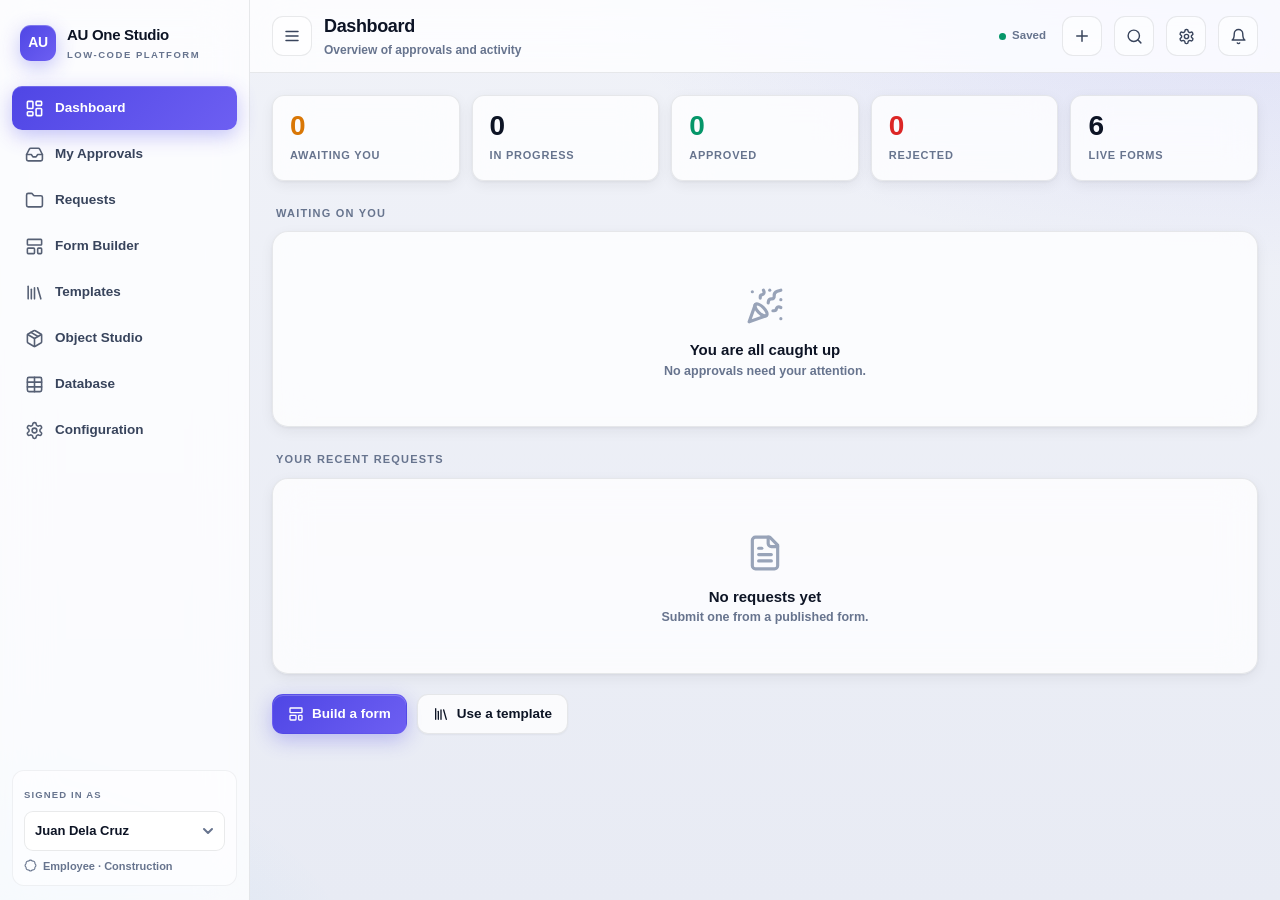
==== commit e64b8c0f: "Phase 4 Platform Experience: Universal Dialog System + AUS namespace + cleanup Audited the full plat" ====
--- a/au-one-studio/index.html
+++ b/au-one-studio/index.html
@@ -22,6 +22,7 @@
       <button class="menu-btn iconbtn" data-action="openNav" id="menuBtn" aria-label="Open menu"></button>
       <div><h2 id="viewTitle">Dashboard</h2><div class="sub" id="viewSub"></div></div>
       <div class="sp"></div>
+      <span class="save-status" id="saveStatus" aria-live="polite"></span>
       <button class="iconbtn hide-mobile" data-action="fab" id="quickCreateBtn" title="Quick create" aria-label="Quick create"></button>
       <button class="iconbtn" data-action="search" id="searchBtn" title="Search (Ctrl+K)" aria-label="Search"></button>
       <button class="iconbtn" data-action="cycleTheme" id="themeBtn" title="Theme" aria-label="Toggle theme"></button>
--- a/au-one-studio/assets/css/layout.css
+++ b/au-one-studio/assets/css/layout.css
@@ -44,6 +44,18 @@
 .topbar h2{margin:0;font-size:18px;font-weight:800;letter-spacing:-.02em}
 .topbar .sub{color:var(--muted);font-size:12px;font-weight:600;margin-top:1px;letter-spacing:0}
 .topbar .sp{flex:1}
+/* Phase 4: Universal Status System, topbar slice — reflects Store's
+   fire-and-forget writes as a visible Saving…/Saved/Error state instead of
+   giving no feedback at all. Wired in chrome.js via Bus 'store:saving'/
+   'store:saved'/'store:error'. */
+.save-status{display:flex;align-items:center;gap:6px;font-size:11.5px;font-weight:700;color:var(--muted);
+  padding:0 4px;transition:opacity var(--dur-2) var(--ease);opacity:0}
+.save-status.show{opacity:1}
+.save-status .dot{width:7px;height:7px;border-radius:var(--r-pill);background:var(--muted2);flex:none}
+.save-status.saving .dot{background:var(--warn);animation:pulse 1s ease-in-out infinite}
+.save-status.saved .dot{background:var(--ok)}
+.save-status.error .dot{background:var(--bad)}
+@keyframes pulse{0%,100%{opacity:1}50%{opacity:.35}}
 .bell{position:relative;width:40px;height:40px;border-radius:11px;background:var(--glass2);border:1px solid var(--stroke);
   display:grid;place-items:center;font-size:17px}
 .bell .dot{position:absolute;top:7px;right:8px;width:9px;height:9px;border-radius:9px;background:var(--bad);
--- a/au-one-studio/assets/css/components.css
+++ b/au-one-studio/assets/css/components.css
@@ -94,7 +94,7 @@
 .stars [data-n]{cursor:pointer;transition:transform var(--dur-1) var(--ease-spring),color var(--dur-1) var(--ease)}
 .stars [data-n]:hover{transform:scale(1.18)}
 .stars .on{color:var(--amber);text-shadow:0 2px 10px rgba(245,158,11,.35)}
-.sig{border:1.5px dashed var(--stroke);border-radius:12px;background:var(--glass);touch-action:none;width:100%;height:150px;display:block;
+.sig{border:1.5px dashed var(--stroke);border-radius:var(--r2);background:var(--glass);touch-action:none;width:100%;height:150px;display:block;
   transition:border-color var(--dur-1) var(--ease)}
 .sig:hover{border-color:var(--brand)}
 
@@ -105,7 +105,7 @@
 .formcard:active{transform:translateY(-1px) scale(.995);transition-duration:.06s}
 .formcard .bar{height:5px}
 .formcard .body{padding:16px}
-.formcard .icon{width:44px;height:44px;border-radius:12px;display:grid;place-items:center;font-size:22px;color:#fff;
+.formcard .icon{width:44px;height:44px;border-radius:var(--r2);display:grid;place-items:center;font-size:22px;color:#fff;
   box-shadow:var(--shadow2),inset 0 1px 0 rgba(255,255,255,.22)}
 .formcard h3{margin:12px 0 4px;font-size:15.5px;font-weight:750;letter-spacing:-.015em}
 .formcard .meta{display:flex;gap:6px;flex-wrap:wrap;margin-top:11px}
@@ -123,7 +123,7 @@
 .pal-item:hover .ic{color:var(--brand)}
 .canvas{min-height:320px;border-radius:var(--r);border:1.5px dashed var(--stroke);padding:14px;background:var(--glass2)}
 .canvas.drop{border-color:var(--brand);background:var(--brandS)}
-.fitem{background:var(--glass);border:1px solid var(--stroke);border-radius:12px;padding:12px 12px 12px 40px;
+.fitem{background:var(--glass);border:1px solid var(--stroke);border-radius:var(--r2);padding:12px 12px 12px 40px;
   margin-bottom:10px;position:relative;box-shadow:var(--shadow-xs);animation:rise var(--dur-2) var(--ease);
   transition:border-color var(--dur-1) var(--ease),box-shadow var(--dur-1) var(--ease)}
 .fitem:hover{border-color:var(--muted2)}
@@ -154,7 +154,7 @@
 .wf-step .num .dot{width:30px;height:30px;border-radius:50%;background:linear-gradient(135deg,var(--brand),var(--brand2));
   color:#fff;display:grid;place-items:center;font-weight:800;font-size:13px;box-shadow:var(--shadow2)}
 .wf-step .num .line{flex:1;width:2px;background:linear-gradient(180deg,var(--stroke),var(--stroke2));margin:4px 0;border-radius:2px}
-.wf-step .box{flex:1;background:var(--glass);border:1px solid var(--stroke);border-radius:12px;padding:13px;
+.wf-step .box{flex:1;background:var(--glass);border:1px solid var(--stroke);border-radius:var(--r2);padding:13px;
   transition:border-color var(--dur-1) var(--ease)}
 .wf-step .box:hover{border-color:var(--muted2)}
 .wf-cond{margin-top:9px;padding:10px;border-radius:10px;background:var(--glass2);border:1px dashed var(--stroke)}
@@ -200,7 +200,7 @@
 .x:hover{background:var(--badS);color:var(--bad)}
 .x:active{transform:scale(.92)}
 .toasts{position:fixed;top:14px;right:14px;z-index:80;display:flex;flex-direction:column;gap:8px;max-width:calc(100vw - 28px)}
-.toast{background:var(--glass);border:1px solid var(--stroke);border-left:4px solid var(--brand);border-radius:12px;
+.toast{background:var(--glass);border:1px solid var(--stroke);border-left:4px solid var(--brand);border-radius:var(--r2);
   padding:11px 15px;box-shadow:var(--shadow);font-weight:600;font-size:13.5px;
   animation:slidein var(--dur-3) var(--ease-spring);backdrop-filter:blur(20px);-webkit-backdrop-filter:blur(20px)}
 .toast.ok{border-left-color:var(--ok)}.toast.bad{border-left-color:var(--bad)}.toast.warn{border-left-color:var(--warn)}
--- a/au-one-studio/assets/css/mobile.css
+++ b/au-one-studio/assets/css/mobile.css
@@ -8,7 +8,7 @@
 .botnav{display:none;position:fixed;left:0;right:0;bottom:0;z-index:50;padding:8px 6px calc(8px + env(safe-area-inset-bottom));
   background:var(--glass);border-top:1px solid var(--stroke);backdrop-filter:blur(24px) saturate(1.5);
   -webkit-backdrop-filter:blur(24px) saturate(1.5);grid-template-columns:repeat(6,1fr)}
-.botnav button{display:flex;flex-direction:column;align-items:center;gap:3px;padding:7px 2px;border-radius:12px;
+.botnav button{display:flex;flex-direction:column;align-items:center;gap:3px;padding:7px 2px;border-radius:var(--r2);
   color:var(--muted);font-size:10px;font-weight:700;position:relative;
   transition:color var(--dur-1) var(--ease),transform var(--dur-1) var(--ease)}
 .botnav button:active{transform:scale(.94)}
